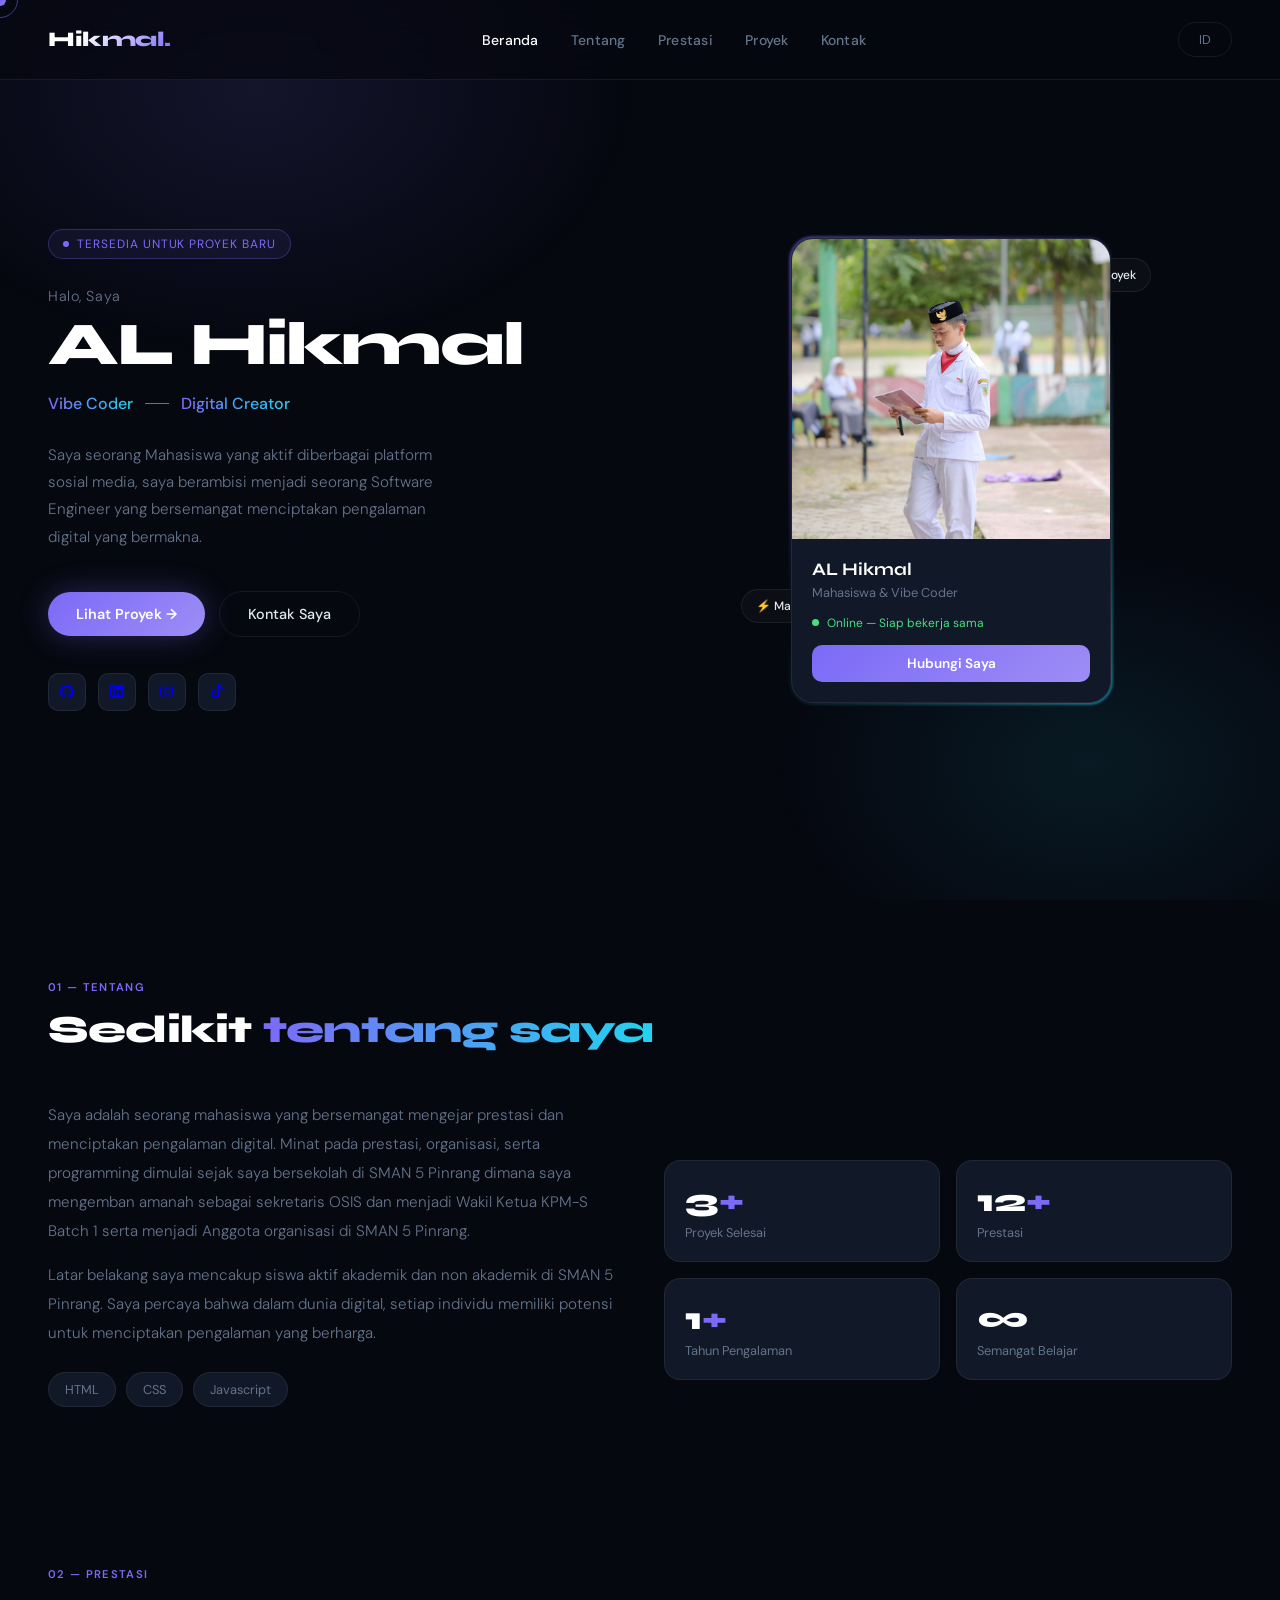
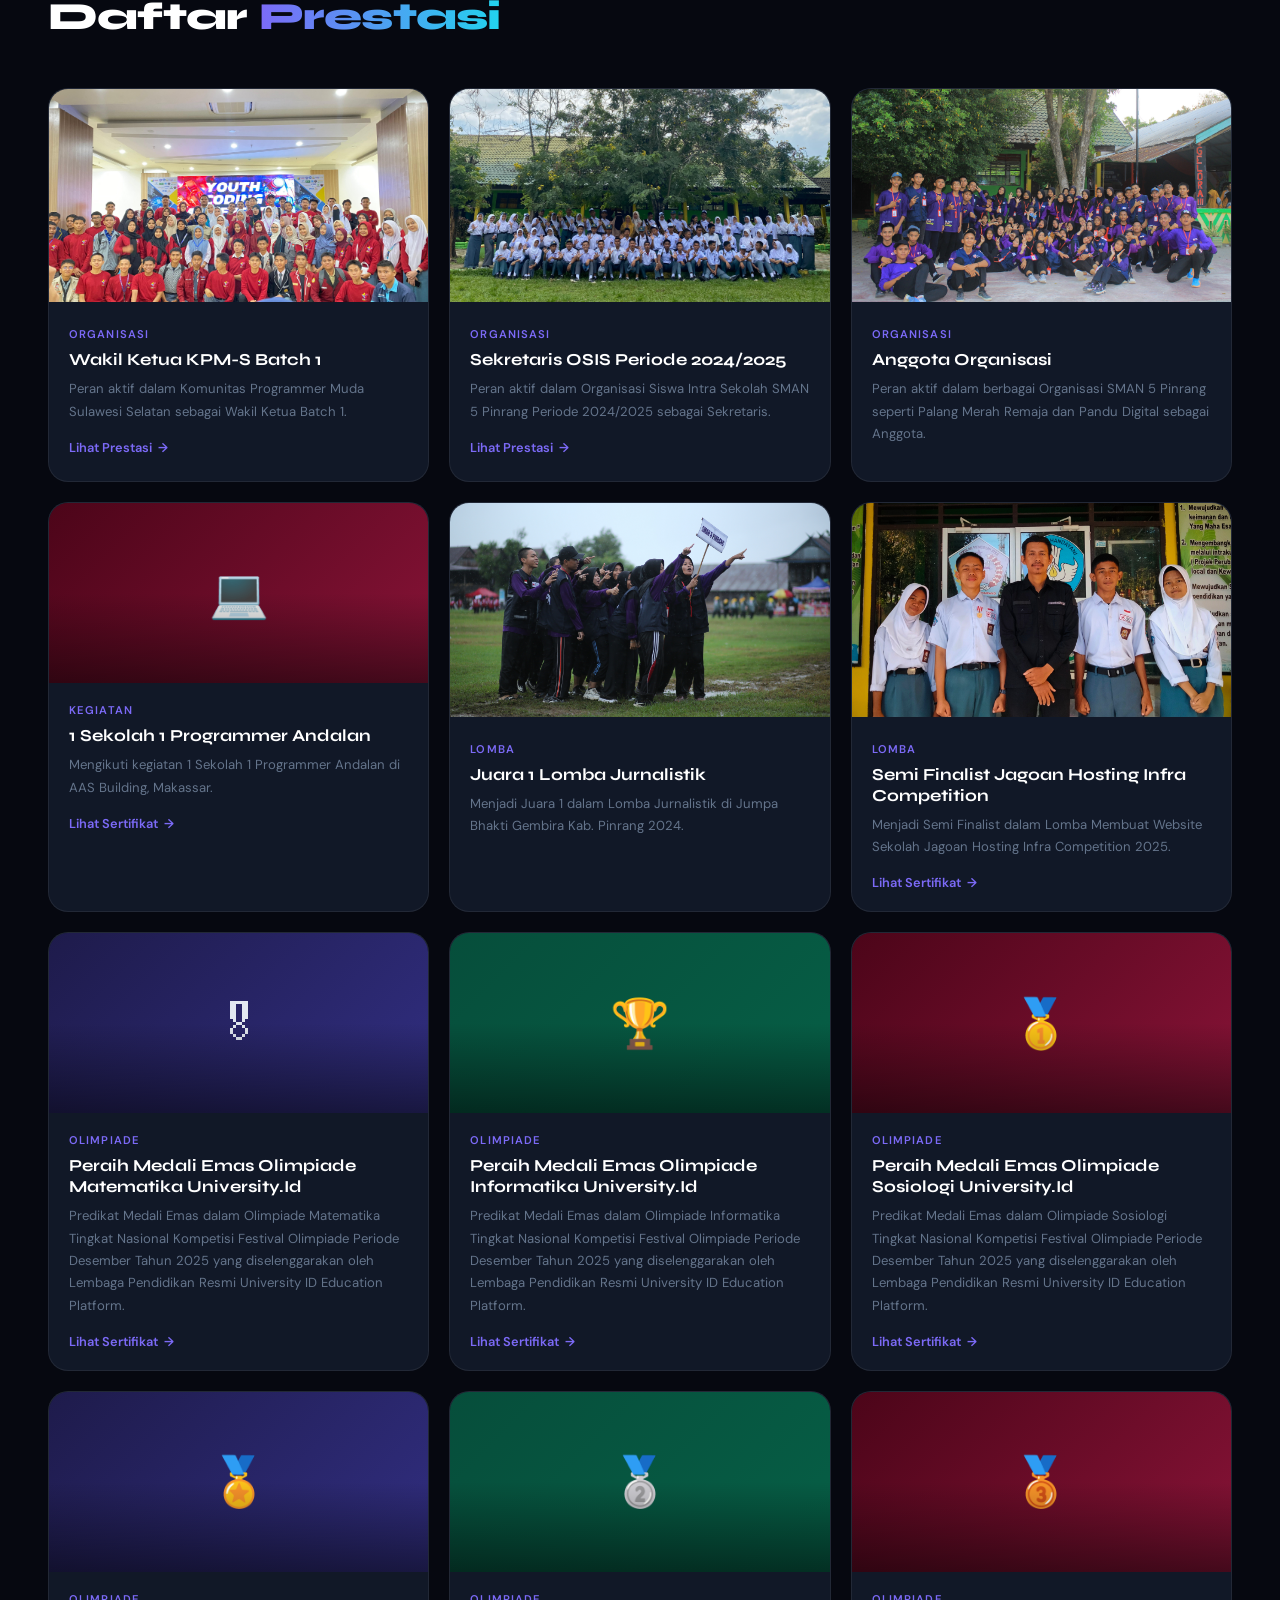
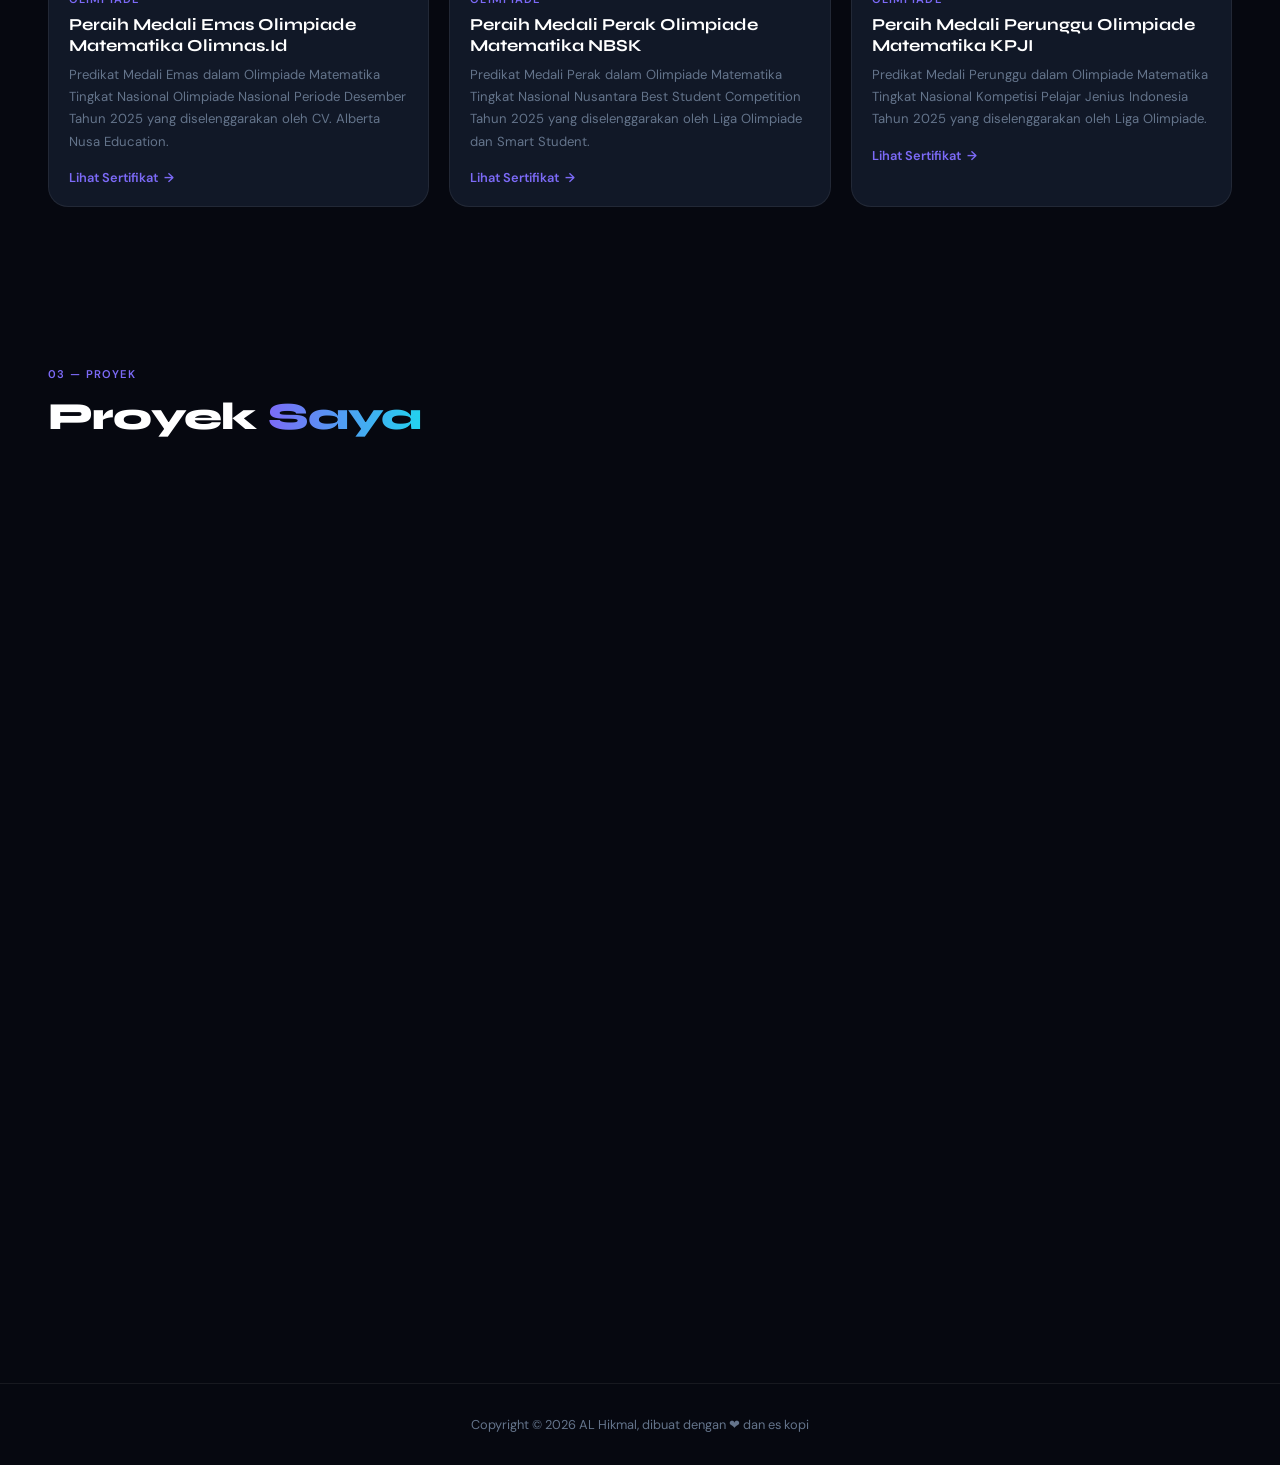
==== index.html @ b575af95 "1.0.0" ====
<!DOCTYPE html>
<html lang="id">
<head>
<meta charset="UTF-8">
<meta name="viewport" content="width=device-width, initial-scale=1.0">
<title>Hikmal | Vibe Coder</title>
<link rel="stylesheet" href="style.css">
<link href="https://fonts.googleapis.com/css2?family=Syne:wght@400;600;700;800&family=DM+Sans:ital,wght@0,300;0,400;0,500;1,300&display=swap" rel="stylesheet">
<link href="https://cdn.jsdelivr.net/npm/bootstrap-icons@1.8.1/font/bootstrap-icons.css" rel="stylesheet" />

</head>
<body>

<div class="cursor" id="cursor"></div>
<div class="cursor-ring" id="cursorRing"></div>
<div class="ambient"></div>

<!-- NAV -->
<nav>
  <div class="logo">Hikmal.</div>
  <ul class="nav-links">
    <li><a href="#beranda">Beranda</a></li>
    <li><a href="#tentang">Tentang</a></li>
    <li><a href="#prestasi">Prestasi</a></li>
    <li><a href="#proyek">Proyek</a></li>
    <li><a href="#kontak">Kontak</a></li>
  </ul>
  <div class="nav-actions">
    <button class="btn-outline">ID</button>
  </div>
</nav>

<!-- HERO -->
<section class="hero" id="beranda">
  <div class="hero-left">
    <div class="tag"><span class="tag-dot"></span> Tersedia untuk proyek baru</div>
    <p class="greeting">Halo, Saya</p>
    <h1>AL Hikmal</h1>
    <div class="role-line">
      <span class="role">Vibe Coder</span>
      <span class="role-sep"></span>
      <span class="role">Digital Creator</span>
    </div>
    <p class="bio">Saya seorang Mahasiswa yang aktif diberbagai platform sosial media, saya berambisi menjadi seorang Software Engineer yang bersemangat menciptakan pengalaman digital yang bermakna.</p>
    <div class="hero-actions">
      <a href="#proyek" class="btn-primary">Lihat Proyek →</a>
      <a href="#kontak" class="btn-ghost">Kontak Saya</a>
    </div>
    <div class="socials">
      <div class="social-icon" title="GitHub">
        <a href="http://github.com/al-hikmal" target="_blank"><i class="bi bi-github"></i></a></div>
      <div class="social-icon" title="LinkedIn">
        <a href="http://linkedin.com/in/al-hikmal" target="_blank"><i class="bi bi-linkedin"></i></a>
      </div>
      <div class="social-icon" title="Instagram">
        <a href="http://instagram.com/al_hikml" target="_blank"><i class="bi bi-instagram"></i></a>
      </div>
      <div class="social-icon" title="TikTok">
        <a href="http://tiktok.com/@al_hikmal" target="_blank"><i class="bi bi-tiktok"></i></a>
      </div>
    </div>
  </div>

  <div class="hero-right">
    <div class="profile-card">
      <div class="card-glow"></div>
      <div class="card-inner">
        <div class="card-photo">
          <img src="assets/foto-gueh.jpg" alt="Foto" style="width: 100%; height: 100; object-fit: cover;">
        </div>
        <div class="card-body">
          <div class="card-name">AL Hikmal</div>
          <div class="card-title">Mahasiswa & Vibe Coder</div>
          <div class="card-status"><span class="status-dot"></span> Online — Siap bekerja sama</div>
          <a href="https://linktr.ee/al_hikmal" target="_blank">
          <button class="card-btn">Hubungi Saya</button>
          </a>
        </div>
      </div>
      <div class="float-tag float-tag-1">🎨 3+ Proyek</div>
      <div class="float-tag float-tag-2">⚡ Mahasiswa Aktif</div>
    </div>
  </div>
</section>

<!-- TENTANG -->
<section id="tentang">
  <div class="section-label">01 — Tentang</div>
  <div class="section-title">Sedikit <span>tentang saya</span></div>
  <div class="about-grid reveal">
    <div class="about-text">
      <p>Saya adalah seorang mahasiswa yang bersemangat mengejar prestasi dan menciptakan pengalaman digital. Minat pada prestasi, organisasi, serta programming dimulai sejak saya bersekolah di SMAN 5 Pinrang dimana saya mengemban amanah sebagai sekretaris OSIS dan menjadi Wakil Ketua KPM-S Batch 1 serta menjadi Anggota organisasi di SMAN 5 Pinrang.</p>
      <p>Latar belakang saya mencakup siswa aktif akademik dan non akademik di SMAN 5 Pinrang. Saya percaya bahwa dalam dunia digital, setiap individu memiliki potensi untuk menciptakan pengalaman yang berharga.</p>
      <div class="skills-list">
        <span class="skill-chip">HTML</span>
        <span class="skill-chip">CSS</span>
        <span class="skill-chip">Javascript</span>
      </div>
    </div>
    <div class="stats-grid">
      <div class="stat-card">
        <div class="stat-num">3<span>+</span></div>
        <div class="stat-label">Proyek Selesai</div>
      </div>
      <div class="stat-card">
        <div class="stat-num">12<span>+</span></div>
        <div class="stat-label">Prestasi</div>
      </div>
      <div class="stat-card">
        <div class="stat-num">1<span>+</span></div>
        <div class="stat-label">Tahun Pengalaman</div>
      </div>
      <div class="stat-card">
        <div class="stat-num">∞</div>
        <div class="stat-label">Semangat Belajar</div>
      </div>
    </div>
  </div>
</section>

<!-- PRESTASI -->
<section id="prestasi">
  <div class="section-label">02 — Prestasi</div>
  <div class="section-title">Daftar <span>Prestasi</span></div>
  <div class="projects-grid reveal">
    <div class="project-card">
      <img src="assets/foto-kpms.jpg" alt="foto-kpms" style="width: 100%;">
      <div class="project-info">
        <div class="project-tag">Organisasi</div>
        <div class="project-name">Wakil Ketua KPM-S Batch 1</div>
        <div class="project-desc">Peran aktif dalam Komunitas Programmer Muda Sulawesi Selatan sebagai Wakil Ketua Batch 1.</div>
        <a href="https://www.instagram.com/p/DKKIlIdT4Gd/?igsh=Zmp3Z3VnZWY4N2M1" class="project-link">Lihat Prestasi <span>→</span></a>
      </div>
    </div>
    <div class="project-card">
      <img src="assets/foto-osis.jpg" alt="foto-osis" style="width: 100%;">
      <div class="project-info">
        <div class="project-tag">Organisasi</div>
        <div class="project-name">Sekretaris OSIS Periode 2024/2025</div>
        <div class="project-desc">Peran aktif dalam Organisasi Siswa Intra Sekolah SMAN 5 Pinrang Periode 2024/2025 sebagai Sekretaris.</div>
        <a href="https://www.instagram.com/p/DKmFdUtS3lr/?igsh=MWRhd3B4YXVrYjB3NA==" class="project-link">Lihat Prestasi <span>→</span></a>
      </div>
    </div>
    <div class="project-card">
      <img src="assets/foto-pmr.jpg" alt="foto-pmr" style="width: 100%;">
      <div class="project-info">
        <div class="project-tag">Organisasi</div>
        <div class="project-name">Anggota Organisasi</div>
        <div class="project-desc">Peran aktif dalam berbagai Organisasi SMAN 5 Pinrang seperti Palang Merah Remaja dan Pandu Digital sebagai Anggota.</div>
      </div>
    </div>
    <div class="project-card">
      <div class="project-thumb p3">💻</div>
      <div class="project-info">
        <div class="project-tag">Kegiatan</div>
        <div class="project-name">1 Sekolah 1 Programmer Andalan</div>
        <div class="project-desc">Mengikuti kegiatan 1 Sekolah 1 Programmer Andalan di AAS Building, Makassar.</div>
        <a href="https://drive.google.com/file/d/1qP9JjJjTUNBXFXMg5mICB6vMCliOFSv8/view?usp=sharing" class="project-link">Lihat Sertifikat <span>→</span></a>
      </div>
    </div>
    <div class="project-card">
      <img src="assets/foto-pmr-jurnalistik.JPG" alt="foto-pmr-jurnalistik" style="width: 100%;">
      <div class="project-info">
        <div class="project-tag">Lomba</div>
        <div class="project-name">Juara 1 Lomba Jurnalistik</div>
        <div class="project-desc">Menjadi Juara 1 dalam Lomba Jurnalistik di Jumpa Bhakti Gembira Kab. Pinrang 2024.</div>
      </div>
    </div>
    <div class="project-card">
      <img src="assets/foto-jhic.jpg" alt="foto-jhic" style="width: 100%;">
      <div class="project-info">
        <div class="project-tag">Lomba</div>
        <div class="project-name">Semi Finalist Jagoan Hosting Infra Competition</div>
        <div class="project-desc">Menjadi Semi Finalist dalam Lomba Membuat Website Sekolah Jagoan Hosting Infra Competition 2025.</div>
        <a href="https://drive.google.com/file/d/1VeLLi95-VUJPFfsaT3T-R0A3FlIMa30P/view?usp=sharing" class="project-link">Lihat Sertifikat <span>→</span></a>
      </div>
    </div>
    <div class="project-card">
      <div class="project-thumb p1">🎖</div>
      <div class="project-info">
        <div class="project-tag">Olimpiade</div>
        <div class="project-name">Peraih Medali Emas Olimpiade Matematika University.Id</div>
        <div class="project-desc">Predikat Medali Emas dalam Olimpiade Matematika Tingkat Nasional Kompetisi Festival Olimpiade Periode Desember Tahun 2025 yang diselenggarakan oleh Lembaga Pendidikan Resmi University ID Education Platform.</div>
        <a href="https://drive.google.com/file/d/1Uq1sIuWx6zx3nG0RT95wzyu8LOHr8_3b/view?usp=sharing" class="project-link">Lihat Sertifikat <span>→</span></a>
      </div>
    </div>
    <div class="project-card">
      <div class="project-thumb p2">🏆</div>
      <div class="project-info">
        <div class="project-tag">Olimpiade</div>
        <div class="project-name">Peraih Medali Emas Olimpiade Informatika University.Id</div>
        <div class="project-desc">Predikat Medali Emas dalam Olimpiade Informatika Tingkat Nasional Kompetisi Festival Olimpiade Periode Desember Tahun 2025 yang diselenggarakan oleh Lembaga Pendidikan Resmi University ID Education Platform.</div>
        <a href="https://drive.google.com/file/d/1ZLe3NrpRhRzs59KJKx-qsFuG2zKBmpNj/view?usp=sharing" class="project-link">Lihat Sertifikat <span>→</span></a>
      </div>
    </div>
    <div class="project-card">
      <div class="project-thumb p3">🥇</div>
      <div class="project-info">
        <div class="project-tag">Olimpiade</div>
        <div class="project-name">Peraih Medali Emas Olimpiade Sosiologi University.Id</div>
        <div class="project-desc">Predikat Medali Emas dalam Olimpiade Sosiologi Tingkat Nasional Kompetisi Festival Olimpiade Periode Desember Tahun 2025 yang diselenggarakan oleh Lembaga Pendidikan Resmi University ID Education Platform.</div>
        <a href="https://drive.google.com/file/d/1_KYvoMHbD_V3cXb-87qanypFxXIbGVIE/view?usp=sharing" class="project-link">Lihat Sertifikat <span>→</span></a>
      </div>
    </div>
    <div class="project-card">
      <div class="project-thumb p1">🏅</div>
      <div class="project-info">
        <div class="project-tag">Olimpiade</div>
        <div class="project-name">Peraih Medali Emas Olimpiade Matematika Olimnas.Id</div>
        <div class="project-desc">Predikat Medali Emas dalam Olimpiade Matematika Tingkat Nasional Olimpiade Nasional Periode Desember Tahun 2025 yang diselenggarakan oleh CV. Alberta Nusa Education.</div>
        <a href="https://drive.google.com/file/d/1IU86PbDyP1raluZy7JPZ-FdsspcXyeX2/view?usp=sharing" class="project-link">Lihat Sertifikat <span>→</span></a>
      </div>
    </div>
    <div class="project-card">
      <div class="project-thumb p2">🥈</div>
      <div class="project-info">
        <div class="project-tag">Olimpiade</div>
        <div class="project-name">Peraih Medali Perak Olimpiade Matematika NBSK</div>
        <div class="project-desc">Predikat Medali Perak dalam Olimpiade Matematika Tingkat Nasional Nusantara Best Student Competition Tahun 2025 yang diselenggarakan oleh Liga Olimpiade dan Smart Student.</div>
        <a href="https://drive.google.com/file/d/1II7OwxVs1ufe6LFbFvNc7UJaSmMx3AY1/view?usp=sharing" class="project-link">Lihat Sertifikat <span>→</span></a>
      </div>
    </div>
    <div class="project-card">
      <div class="project-thumb p3">🥉</div>
      <div class="project-info">
        <div class="project-tag">Olimpiade</div>
        <div class="project-name">Peraih Medali Perunggu Olimpiade Matematika KPJI</div>
        <div class="project-desc">Predikat Medali Perunggu dalam Olimpiade Matematika Tingkat Nasional Kompetisi Pelajar Jenius Indonesia Tahun 2025 yang diselenggarakan oleh Liga Olimpiade.</div>
        <a href="https://drive.google.com/file/d/16T2_5x2RSc4bHeLwCURkspwh_K-dSEhy/view?usp=sharing" class="project-link">Lihat Sertifikat <span>→</span></a>
      </div>
    </div>
  </div>
</section>

<!-- PROYEK -->
<section id="proyek">
  <div class="section-label">03 — Proyek</div>
  <div class="section-title">Proyek <span>Saya</span></div>
  <div class="projects-grid reveal">
    <div class="project-card">
      <div class="project-thumb p3">❤️</div>
      <div class="project-info">
        <div class="project-tag">Branding</div>
        <div class="project-name">Hikmal Website 1.0</div>
        <div class="project-desc">Website personal branding yang dibuat menggunakan HTML, CSS, dan Javascript untuk menampilkan informasi tentang saya.</div>
        <a href="project/project1/index.html" class="project-link">Lihat Proyek <span>→</span></a>
      </div>
    </div>
    <div class="project-card">
      <div class="project-thumb p2">🏫</div>
      <div class="project-info">
        <div class="project-tag">Sekolah</div>
        <div class="project-name">Website SMAN 5 Pinrang</div>
        <div class="project-desc">Website sekolah SMAN 5 Pinrang yang saya buat untuk lomba Infra Competition Jagoan Hosting 2025.</div>
        <a href="https://sman5pinrang.web.id" target="_blank" class="project-link">Lihat Proyek <span>→</span></a>
      </div>
    </div>
  </div>
</section>

<!-- KONTAK -->
<section id="kontak">
  <div class="contact-wrap reveal">
    <div class="section-label" style="text-align:center">04 — Kontak</div>
    <div class="section-title">Mari <span>bekerja sama</span></div>
    <p>Punya ide yang menarik? just call me. Hubungi saya!</p>
    <div class="contact-card">
      <a href="https://linktr.ee/al_hikmal" target="_blank">
      <button class="btn-send">Hubungi Saya <span>→</span></button>
      </a>
    </div>
  </div>
</section>

<footer>
  <p>Copyright &copy; 2026 AL Hikmal, dibuat dengan ❤ dan es kopi</p>
</footer>

<script>
  // Custom cursor
  const cursor = document.getElementById('cursor');
  const ring = document.getElementById('cursorRing');
  let mx = 0, my = 0;

  document.addEventListener('mousemove', e => {
    mx = e.clientX; my = e.clientY;
    cursor.style.left = mx + 'px';
    cursor.style.top = my + 'px';
    ring.style.left = mx + 'px';
    ring.style.top = my + 'px';
  });

  document.querySelectorAll('a, button, .social-icon, .project-card, .stat-card').forEach(el => {
    el.addEventListener('mouseenter', () => {
      cursor.style.width = '20px'; cursor.style.height = '20px';
      ring.style.width = '50px'; ring.style.height = '50px';
    });
    el.addEventListener('mouseleave', () => {
      cursor.style.width = '12px'; cursor.style.height = '12px';
      ring.style.width = '36px'; ring.style.height = '36px';
    });
  });

  // Scroll reveal
  const reveals = document.querySelectorAll('.reveal');
  const observer = new IntersectionObserver(entries => {
    entries.forEach(e => {
      if (e.isIntersecting) { e.target.classList.add('visible'); }
    });
  }, { threshold: 0.15 });
  reveals.forEach(r => observer.observe(r));

  // Smooth active nav
  const sections = document.querySelectorAll('section[id]');
  const navLinks = document.querySelectorAll('.nav-links a');
  window.addEventListener('scroll', () => {
    let current = '';
    sections.forEach(s => {
      if (window.scrollY >= s.offsetTop - 100) current = s.getAttribute('id');
    });
    navLinks.forEach(a => {
      a.style.color = a.getAttribute('href') === '#' + current ? '#fff' : '';
    });
  });
</script>
</body>
</html>
---- style.css ----
:root {
    --bg: #060810;
    --surface: #0d1117;
    --card: #111827;
    --accent: #7c6af7;
    --accent2: #22d3ee;
    --accent3: #f472b6;
    --text: #e2e8f0;
    --muted: #64748b;
    --border: rgba(255,255,255,0.07);
  }

  *, *::before, *::after { box-sizing: border-box; margin: 0; padding: 0; }

  html { scroll-behavior: smooth; }

  body {
    background: var(--bg);
    color: var(--text);
    font-family: 'DM Sans', 'Poppins', sans-serif;
    overflow-x: hidden;
    cursor: none;
  }

  /* Custom cursor */
  .cursor {
    width: 12px; height: 12px;
    background: var(--accent);
    border-radius: 50%;
    position: fixed; pointer-events: none; z-index: 9999;
    transform: translate(-50%, -50%);
    transition: transform 0.1s, width 0.2s, height 0.2s, background 0.2s;
    mix-blend-mode: screen;
  }
  .cursor-ring {
    width: 36px; height: 36px;
    border: 1.5px solid rgba(124,106,247,0.5);
    border-radius: 50%;
    position: fixed; pointer-events: none; z-index: 9998;
    transform: translate(-50%, -50%);
    transition: left 0.12s ease, top 0.12s ease, width 0.2s, height 0.2s;
  }

  /* Background ambient */
  .ambient {
    position: fixed; inset: 0; z-index: 0; pointer-events: none;
    overflow: hidden;
  }
  .ambient::before {
    content: '';
    position: absolute;
    top: -20%; left: -10%;
    width: 60%; height: 60%;
    background: radial-gradient(ellipse, rgba(124,106,247,0.12) 0%, transparent 70%);
    animation: drift1 12s ease-in-out infinite alternate;
  }
  .ambient::after {
    content: '';
    position: absolute;
    bottom: -10%; right: -10%;
    width: 50%; height: 50%;
    background: radial-gradient(ellipse, rgba(34,211,238,0.09) 0%, transparent 70%);
    animation: drift2 15s ease-in-out infinite alternate;
  }
  @keyframes drift1 { from { transform: translate(0,0); } to { transform: translate(40px, 30px); } }
  @keyframes drift2 { from { transform: translate(0,0); } to { transform: translate(-30px, -40px); } }

  /* NAV */
  nav {
    position: fixed; top: 0; left: 0; right: 0; z-index: 100;
    display: flex; align-items: center; justify-content: space-between;
    padding: 22px 48px;
    background: rgba(6,8,16,0.7);
    backdrop-filter: blur(18px);
    border-bottom: 1px solid var(--border);
    animation: slideDown 0.7s ease both;
  }
  @keyframes slideDown { from { opacity:0; transform:translateY(-20px); } to { opacity:1; transform:none; } }

  .logo {
    font-family: 'Syne', sans-serif;
    font-weight: 800; font-size: 1.3rem;
    background: linear-gradient(135deg, #fff 30%, var(--accent));
    -webkit-background-clip: text; -webkit-text-fill-color: transparent;
    letter-spacing: -0.02em;
  }

  .nav-links {
    display: flex; gap: 32px; list-style: none;
  }
  .nav-links a {
    color: var(--muted); text-decoration: none;
    font-size: 0.875rem; font-weight: 500; letter-spacing: 0.02em;
    transition: color 0.2s;
    position: relative;
  }
  .nav-links a::after {
    content: ''; position: absolute; bottom: -4px; left: 0; right: 0;
    height: 1px; background: var(--accent);
    transform: scaleX(0); transition: transform 0.2s;
  }
  .nav-links a:hover { color: #fff; }
  .nav-links a:hover::after { transform: scaleX(1); }

  .nav-actions {
    display: flex; align-items: center; gap: 16px;
  }
  .btn-outline {
    padding: 8px 20px; border: 1px solid var(--border);
    border-radius: 100px; font-size: 0.8rem; color: var(--muted);
    background: transparent; cursor: none; transition: all 0.2s;
    font-family: 'DM Sans', sans-serif;
  }
  .btn-outline:hover { border-color: var(--accent); color: #fff; background: rgba(124,106,247,0.08); }

  /* HERO */
  .hero {
    position: relative; z-index: 1;
    min-height: 100vh;
    display: grid; grid-template-columns: 1fr 1fr;
    align-items: center;
    padding: 120px 48px 80px;
    gap: 60px;
  }

  .hero-left { animation: fadeUp 0.9s 0.2s ease both; }
  @keyframes fadeUp { from { opacity:0; transform:translateY(30px); } to { opacity:1; transform:none; } }

  .tag {
    display: inline-flex; align-items: center; gap: 8px;
    padding: 6px 14px; border-radius: 100px;
    border: 1px solid rgba(124,106,247,0.3);
    background: rgba(124,106,247,0.08);
    font-size: 0.75rem; color: var(--accent);
    letter-spacing: 0.08em; text-transform: uppercase;
    margin-bottom: 28px;
  }
  .tag-dot { width: 6px; height: 6px; border-radius: 50%; background: var(--accent); animation: pulse 2s infinite; }
  @keyframes pulse { 0%,100% { opacity:1; } 50% { opacity:0.3; } }

  .greeting { font-size: 0.9rem; color: var(--muted); margin-bottom: 8px; font-weight: 300; letter-spacing: 0.04em; }

  h1 {
    font-family: 'Syne', sans-serif;
    font-size: clamp(2.4rem, 5vw, 3.8rem);
    font-weight: 800; line-height: 1.05;
    letter-spacing: -0.03em;
    margin-bottom: 16px;
    color: #fff;
  }

  .role-line {
    display: flex; align-items: center; gap: 12px;
    margin-bottom: 28px;
  }
  .role {
    font-size: 1rem; font-weight: 500;
    background: linear-gradient(90deg, var(--accent), var(--accent2));
    -webkit-background-clip: text; -webkit-text-fill-color: transparent;
  }
  .role-sep { width: 24px; height: 1px; background: var(--muted); }

  .bio {
    font-size: 0.95rem; color: var(--muted); line-height: 1.8;
    max-width: 420px; margin-bottom: 40px;
    font-weight: 300;
  }

  .hero-actions { display: flex; gap: 14px; align-items: center; flex-wrap: wrap; }

  .btn-primary {
    padding: 13px 28px; border-radius: 100px;
    background: linear-gradient(135deg, var(--accent), #9d8df5);
    color: #fff; font-weight: 600; font-size: 0.9rem;
    border: none; cursor: none; text-decoration: none;
    display: inline-flex; align-items: center; gap: 8px;
    transition: transform 0.2s, box-shadow 0.2s;
    box-shadow: 0 0 30px rgba(124,106,247,0.3);
    font-family: 'DM Sans', sans-serif;
  }
  .btn-primary:hover { transform: translateY(-2px); box-shadow: 0 8px 40px rgba(124,106,247,0.45); }

  .btn-ghost {
    padding: 13px 28px; border-radius: 100px;
    border: 1px solid var(--border); background: transparent;
    color: var(--text); font-weight: 500; font-size: 0.9rem;
    cursor: none; text-decoration: none;
    display: inline-flex; align-items: center; gap: 8px;
    transition: all 0.2s;
    font-family: 'DM Sans', sans-serif;
  }
  .btn-ghost:hover { border-color: var(--accent); color: var(--accent); background: rgba(124,106,247,0.06); }

  .socials { display: flex; gap: 12px; margin-top: 36px; }
  .social-icon {
    width: 38px; height: 38px; border-radius: 10px;
    border: 1px solid var(--border);
    background: var(--card);
    display: flex; align-items: center; justify-content: center;
    color: var(--muted); transition: all 0.2s; cursor: none;
    font-size: 0.85rem;
  }
  .social-icon:hover { border-color: var(--accent); color: var(--accent); transform: translateY(-3px); }

  /* HERO RIGHT – profile card */
  .hero-right {
    display: flex; justify-content: center; align-items: center;
    animation: fadeUp 0.9s 0.4s ease both;
  }

  .profile-card {
    position: relative;
    width: 320px;
  }

  .card-glow {
    position: absolute; inset: -2px;
    border-radius: 24px;
    background: linear-gradient(135deg, var(--accent), transparent, var(--accent2));
    opacity: 0.5;
    z-index: 0;
    filter: blur(1px);
  }

  .card-inner {
    position: relative; z-index: 1;
    background: var(--card);
    border-radius: 22px;
    overflow: hidden;
    border: 1px solid var(--border);
  }

  .card-photo {
    width: 100%; height: 300px;
    background: linear-gradient(160deg, #1e2536, #0d1117);
    display: flex; align-items: center; justify-content: center;
    overflow: hidden;
    position: relative;
  }

  /* placeholder avatar */
  .avatar-placeholder {
    width: 120px; height: 120px; border-radius: 50%;
    background: linear-gradient(135deg, var(--accent), var(--accent2));
    display: flex; align-items: center; justify-content: center;
    font-family: 'Syne', sans-serif; font-size: 2.5rem; font-weight: 800;
    color: #fff;
  }

  .card-body { padding: 20px; }

  .card-name {
    font-family: 'Syne', sans-serif; font-weight: 700; font-size: 1.1rem;
    color: #fff; margin-bottom: 4px;
  }
  .card-title { font-size: 0.8rem; color: var(--muted); margin-bottom: 14px; }

  .card-status {
    display: flex; align-items: center; gap: 8px;
    font-size: 0.75rem; color: #4ade80; margin-bottom: 14px;
  }
  .status-dot { width: 7px; height: 7px; border-radius: 50%; background: #4ade80; animation: pulse 2s infinite; }

  .card-btn {
    width: 100%; padding: 10px;
    background: linear-gradient(135deg, var(--accent), #9d8df5);
    border: none; border-radius: 10px;
    color: #fff; font-weight: 600; font-size: 0.85rem;
    cursor: none; font-family: 'DM Sans', sans-serif;
    transition: opacity 0.2s;
  }
  .card-btn:hover { opacity: 0.85; }

  /* floating tags */
  .float-tag {
    position: absolute;
    padding: 8px 14px; border-radius: 100px;
    background: rgba(13,17,23,0.85); border: 1px solid var(--border);
    backdrop-filter: blur(10px);
    font-size: 0.75rem; color: var(--text); font-weight: 500;
    display: flex; align-items: center; gap: 6px;
    animation: floatAnim 4s ease-in-out infinite;
    white-space: nowrap;
  }
  .float-tag-1 { top: 20px; right: -40px; animation-delay: 0s; }
  .float-tag-2 { bottom: 80px; left: -50px; animation-delay: 2s; }
  @keyframes floatAnim { 0%,100% { transform: translateY(0); } 50% { transform: translateY(-8px); } }

  /* SECTIONS */
  section { position: relative; z-index: 1; padding: 80px 48px; }

  .section-label {
    font-size: 0.7rem; color: var(--accent); letter-spacing: 0.12em;
    text-transform: uppercase; font-weight: 600; margin-bottom: 12px;
  }
  .section-title {
    font-family: 'Syne', sans-serif; font-size: clamp(1.8rem, 3vw, 2.6rem);
    font-weight: 800; color: #fff; letter-spacing: -0.02em; margin-bottom: 48px;
  }
  .section-title span { 
    background: linear-gradient(90deg, var(--accent), var(--accent2));
    -webkit-background-clip: text; -webkit-text-fill-color: transparent;
  }

  /* ABOUT */
  .about-grid {
    display: grid; grid-template-columns: 1fr 1fr; gap: 48px; align-items: center;
  }
  .about-text p { color: var(--muted); line-height: 1.9; font-size: 0.95rem; font-weight: 300; margin-bottom: 16px; }

  .stats-grid { display: grid; grid-template-columns: 1fr 1fr; gap: 16px; margin-top: 32px; }
  .stat-card {
    background: var(--card); border: 1px solid var(--border);
    border-radius: 16px; padding: 20px;
    transition: border-color 0.2s;
  }
  .stat-card:hover { border-color: rgba(124,106,247,0.4); }
  .stat-num { font-family: 'Syne', sans-serif; font-size: 2rem; font-weight: 800; color: #fff; }
  .stat-num span { color: var(--accent); }
  .stat-label { font-size: 0.8rem; color: var(--muted); margin-top: 4px; }

  .skills-list { display: flex; flex-wrap: wrap; gap: 10px; margin-top: 24px; }
  .skill-chip {
    padding: 8px 16px; border-radius: 100px;
    border: 1px solid var(--border); background: var(--card);
    font-size: 0.8rem; color: var(--muted);
    transition: all 0.2s;
  }
  .skill-chip:hover { border-color: var(--accent); color: var(--accent); }

  /* PROJECTS */
  .projects-grid { display: grid; grid-template-columns: repeat(3, 1fr); gap: 20px; }

  .project-card {
    background: var(--card); border: 1px solid var(--border);
    border-radius: 20px; overflow: hidden;
    transition: transform 0.3s, border-color 0.3s;
    cursor: none;
  }
  .project-card:hover { transform: translateY(-6px); border-color: rgba(124,106,247,0.4); }

  .project-thumb {
    height: 180px;
    display: flex; align-items: center; justify-content: center;
    font-size: 3rem; position: relative; overflow: hidden;
  }
  .project-thumb::after {
    content: ''; position: absolute; inset: 0;
    background: linear-gradient(to bottom, transparent 50%, rgba(0,0,0,0.5));
  }

  .p1 { background: linear-gradient(135deg, #1e1b4b, #312e81); }
  .p2 { background: linear-gradient(135deg, #064e3b, #065f46); }
  .p3 { background: linear-gradient(135deg, #4c0519, #881337); }

  .project-info { padding: 20px; }
  .project-tag {
    font-size: 0.7rem; color: var(--accent); text-transform: uppercase;
    letter-spacing: 0.1em; font-weight: 600; margin-bottom: 8px;
  }
  .project-name { font-family: 'Syne', sans-serif; font-weight: 700; font-size: 1.05rem; color: #fff; margin-bottom: 8px; }
  .project-desc { font-size: 0.82rem; color: var(--muted); line-height: 1.7; margin-bottom: 16px; }
  .project-link {
    font-size: 0.8rem; color: var(--accent); text-decoration: none; font-weight: 600;
    display: flex; align-items: center; gap: 6px; transition: gap 0.2s;
  }
  .project-link:hover { gap: 10px; }

  /* CONTACT */
  .contact-wrap {
    max-width: 600px; margin: 0 auto; text-align: center;
  }
  .contact-wrap .section-title { margin-bottom: 16px; }
  .contact-wrap p { color: var(--muted); margin-bottom: 36px; font-size: 0.95rem; line-height: 1.8; font-weight: 300; }

  .contact-card {
    background: var(--card); border: 1px solid var(--border);
    border-radius: 24px; padding: 40px;
  }
  .contact-field { margin-bottom: 16px; }
  .contact-field input, .contact-field textarea {
    width: 100%; padding: 14px 18px;
    background: rgba(255,255,255,0.04);
    border: 1px solid var(--border); border-radius: 12px;
    color: var(--text); font-family: 'DM Sans', sans-serif; font-size: 0.9rem;
    outline: none; transition: border-color 0.2s; resize: none;
  }
  .contact-field input:focus, .contact-field textarea:focus { border-color: var(--accent); }
  .contact-field input::placeholder, .contact-field textarea::placeholder { color: var(--muted); }
  .contact-field textarea { height: 120px; }
  .btn-send {
    width: 100%; padding: 14px;
    background: linear-gradient(135deg, var(--accent), #9d8df5);
    border: none; border-radius: 12px; color: #fff;
    font-weight: 600; font-size: 0.95rem; cursor: none;
    font-family: 'DM Sans', sans-serif; transition: opacity 0.2s;
  }
  .btn-send:hover { opacity: 0.85; }

  /* FOOTER */
  footer {
    position: relative; z-index: 1;
    text-align: center; padding: 32px;
    border-top: 1px solid var(--border);
    color: var(--muted); font-size: 0.8rem;
  }

  /* Scroll reveal */
  .reveal { opacity: 0; transform: translateY(24px); transition: opacity 0.7s, transform 0.7s; }
  .reveal.visible { opacity: 1; transform: none; }

  @media (max-width: 768px) {
    nav { padding: 18px 24px; }
    .nav-links { display: none; }
    .hero { grid-template-columns: 1fr; padding: 100px 24px 60px; text-align: center; }
    .hero-right { display: none; }
    .hero-actions { justify-content: center; }
    .socials { justify-content: center; }
    .role-line { justify-content: center; }
    section { padding: 60px 24px; }
    .about-grid { grid-template-columns: 1fr; }
    .projects-grid { grid-template-columns: 1fr; }
  }
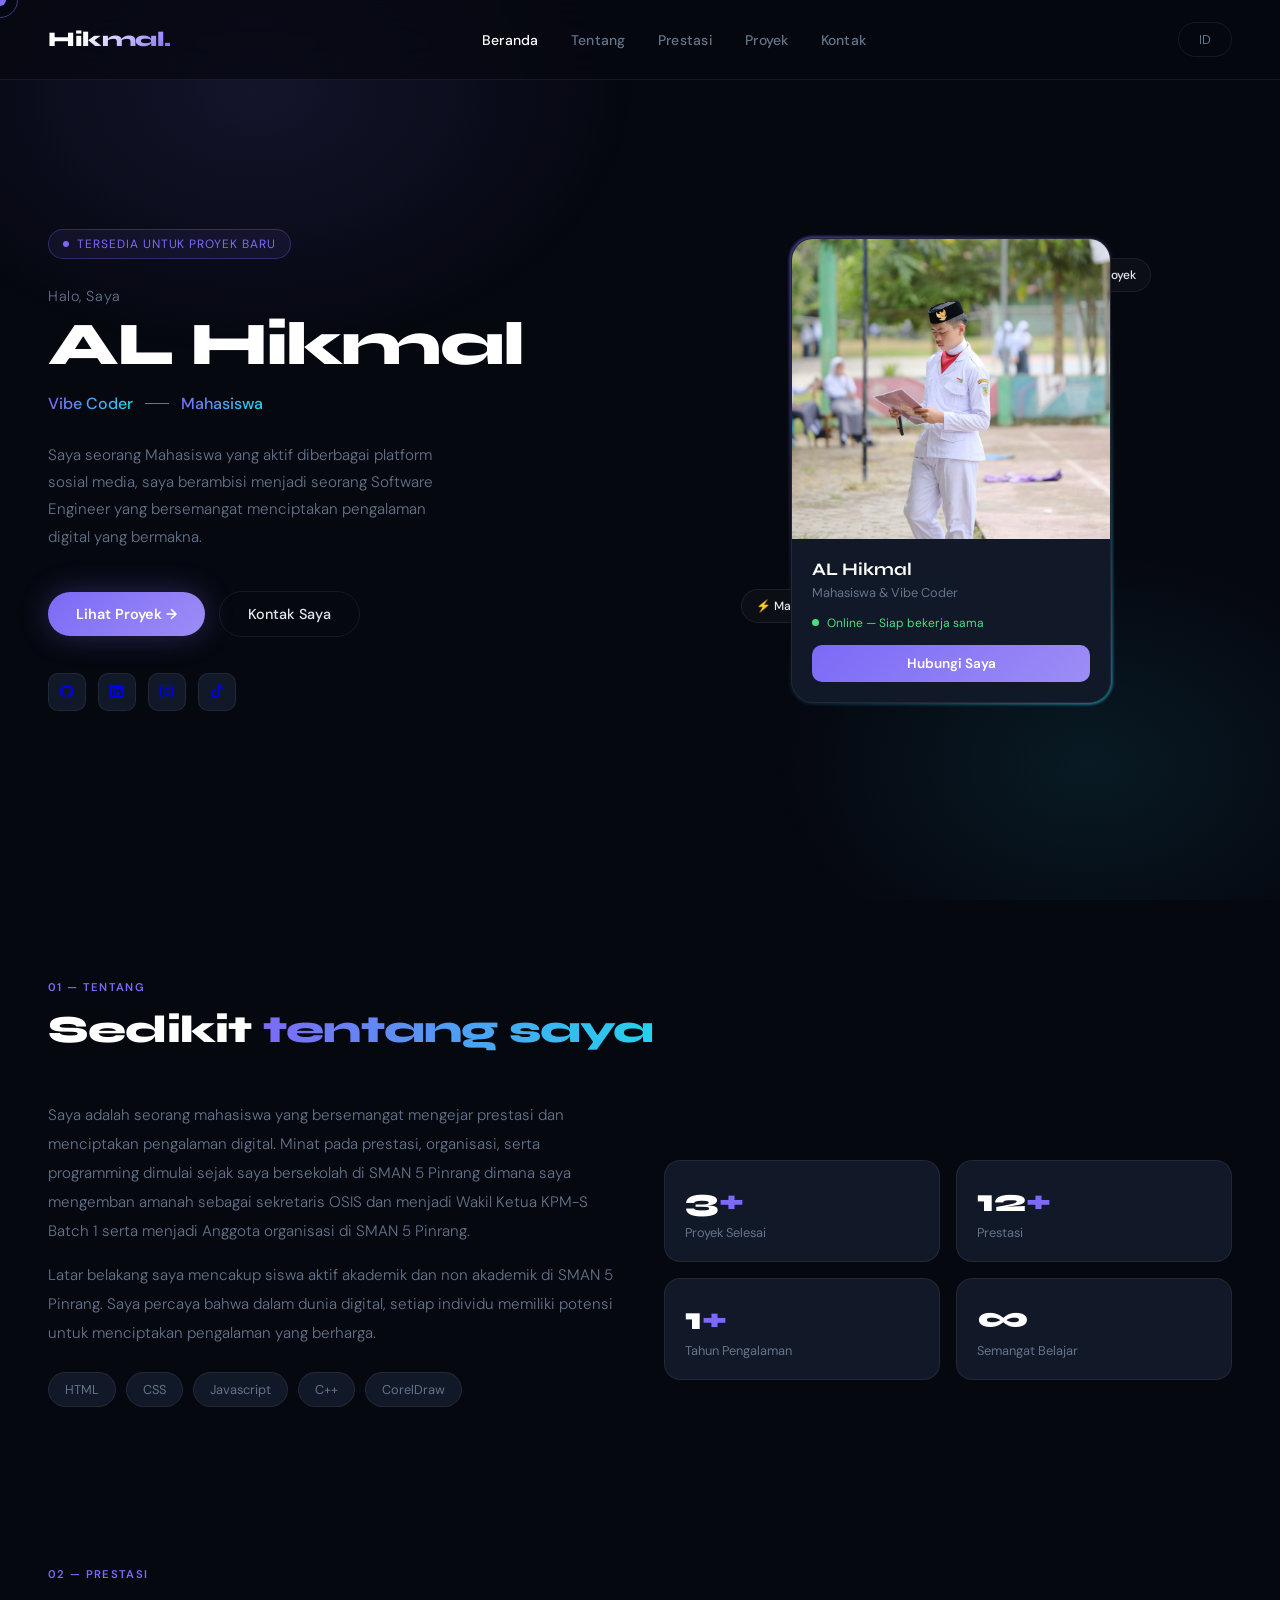
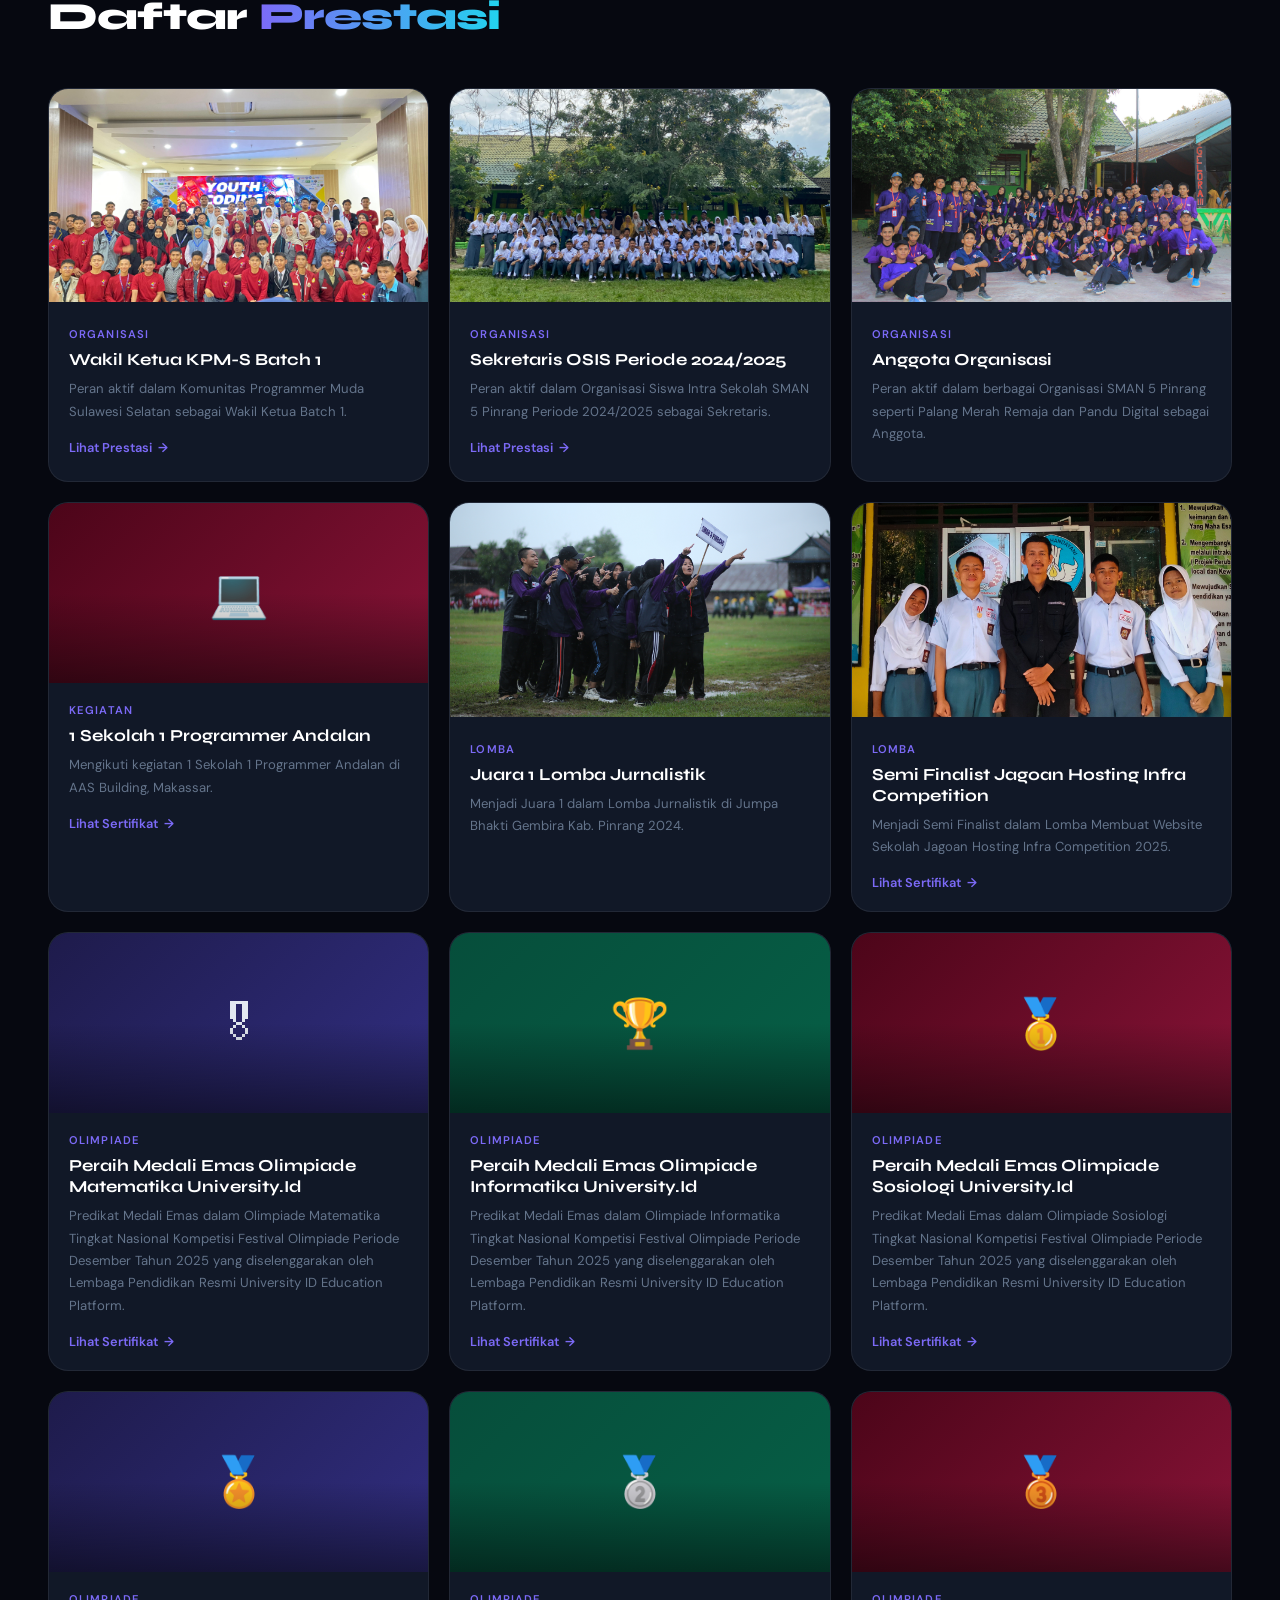
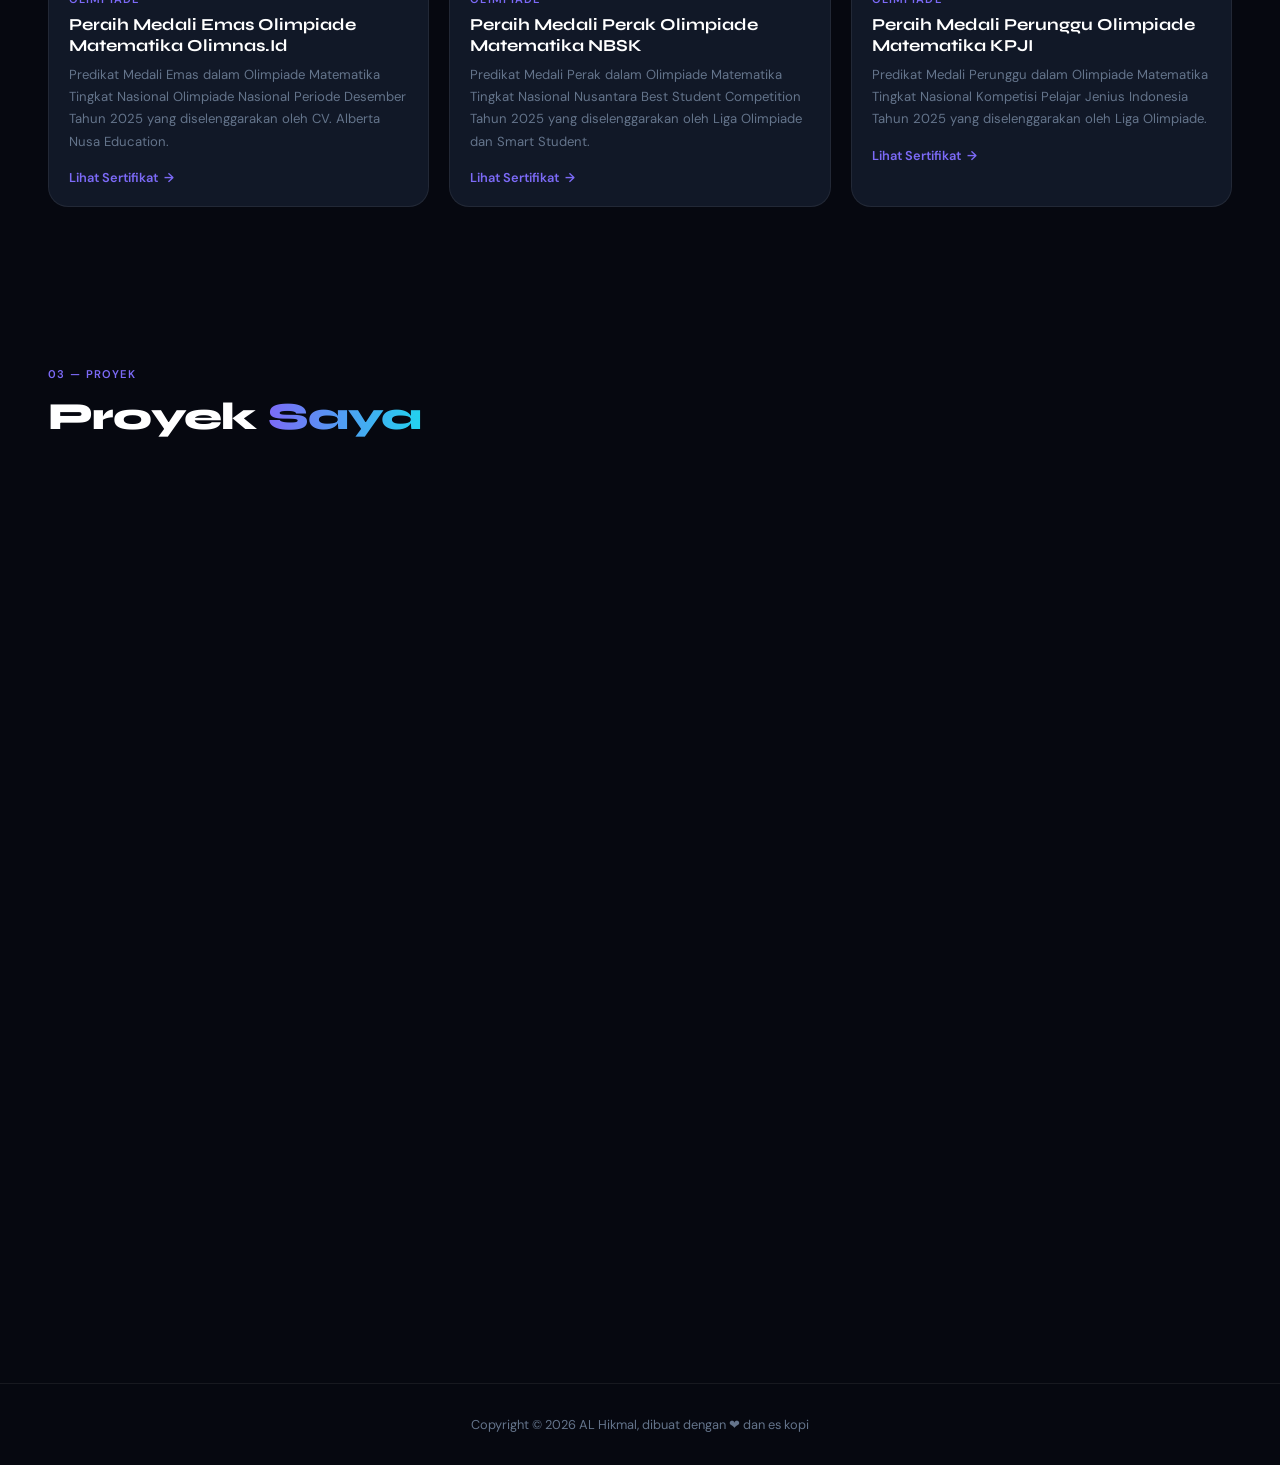
==== commit 791fc68a: "update barwuuuuu" ====
--- a/index.html
+++ b/index.html
@@ -39,7 +39,7 @@
     <div class="role-line">
       <span class="role">Vibe Coder</span>
       <span class="role-sep"></span>
-      <span class="role">Digital Creator</span>
+      <span class="role">Mahasiswa</span>
     </div>
     <p class="bio">Saya seorang Mahasiswa yang aktif diberbagai platform sosial media, saya berambisi menjadi seorang Software Engineer yang bersemangat menciptakan pengalaman digital yang bermakna.</p>
     <div class="hero-actions">
@@ -95,6 +95,8 @@
         <span class="skill-chip">HTML</span>
         <span class="skill-chip">CSS</span>
         <span class="skill-chip">Javascript</span>
+        <span class="skill-chip">C++</span>
+        <span class="skill-chip">CorelDraw</span>
       </div>
     </div>
     <div class="stats-grid">
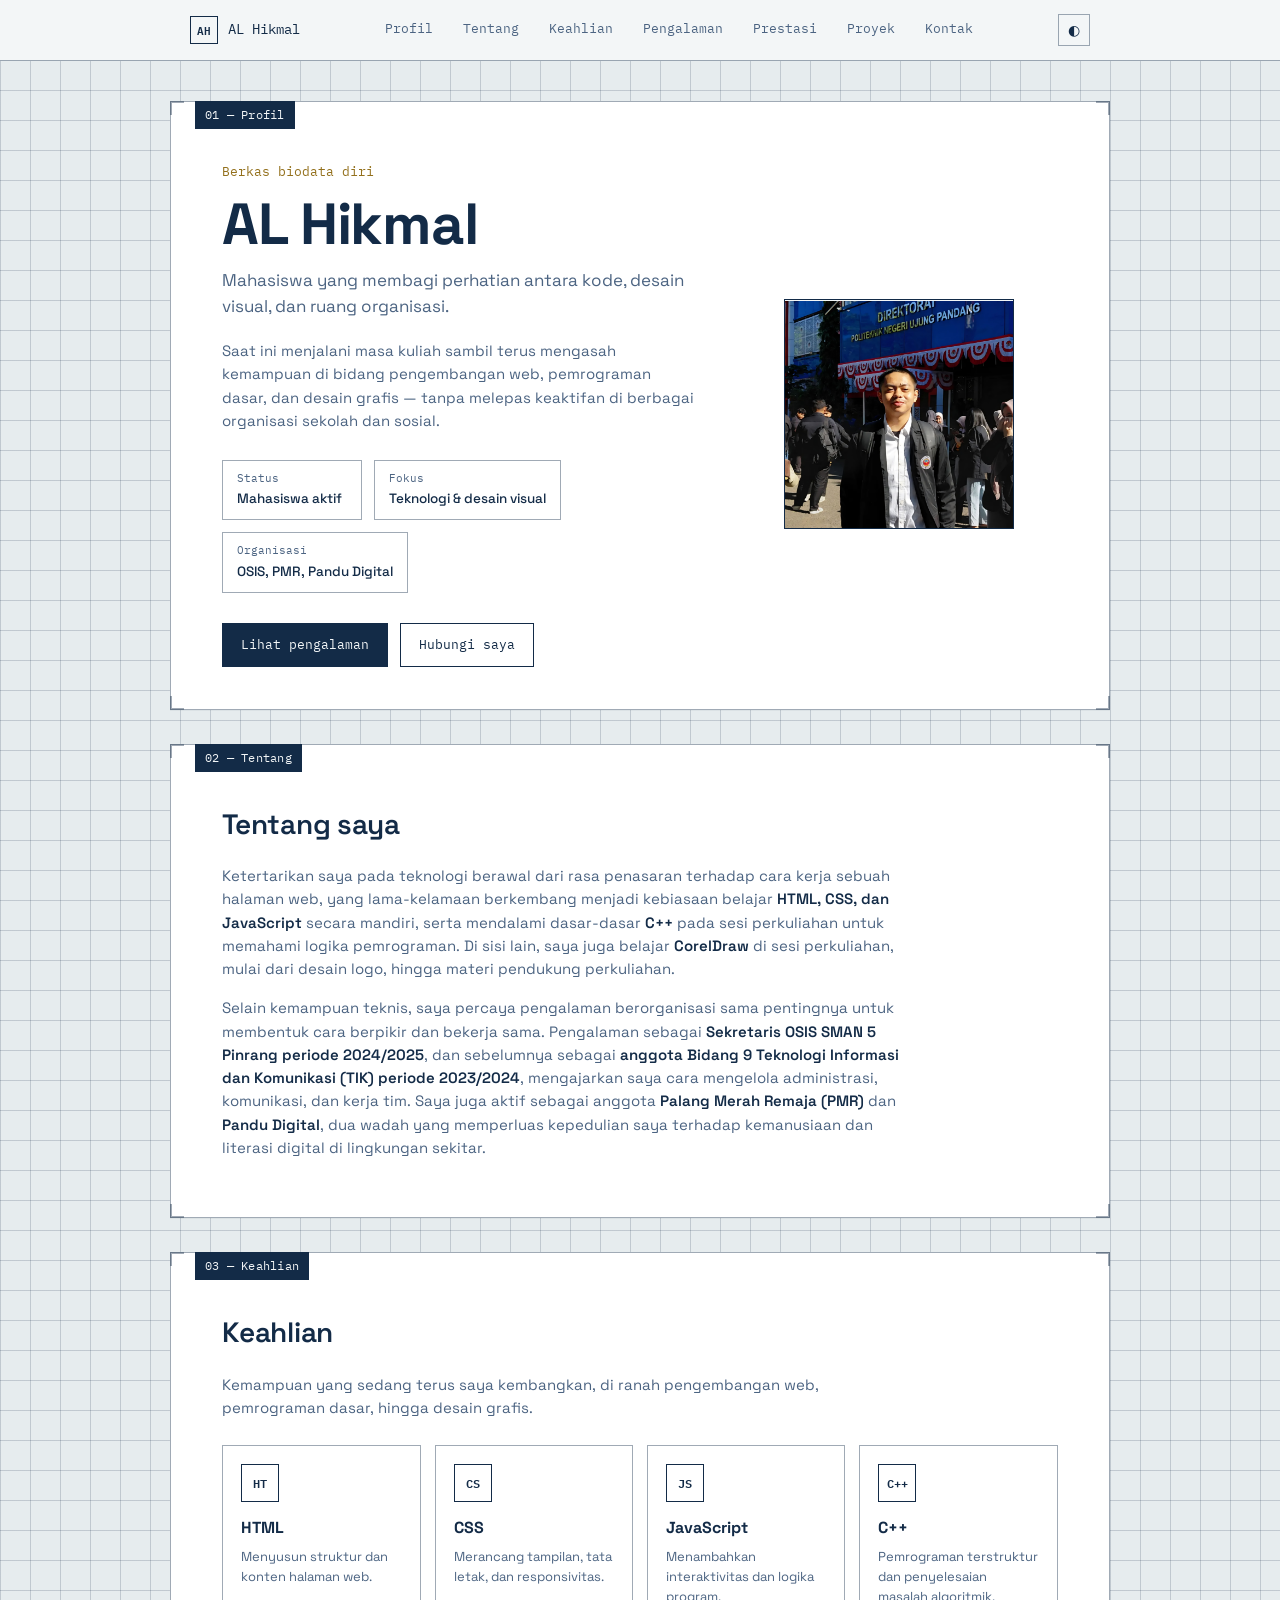
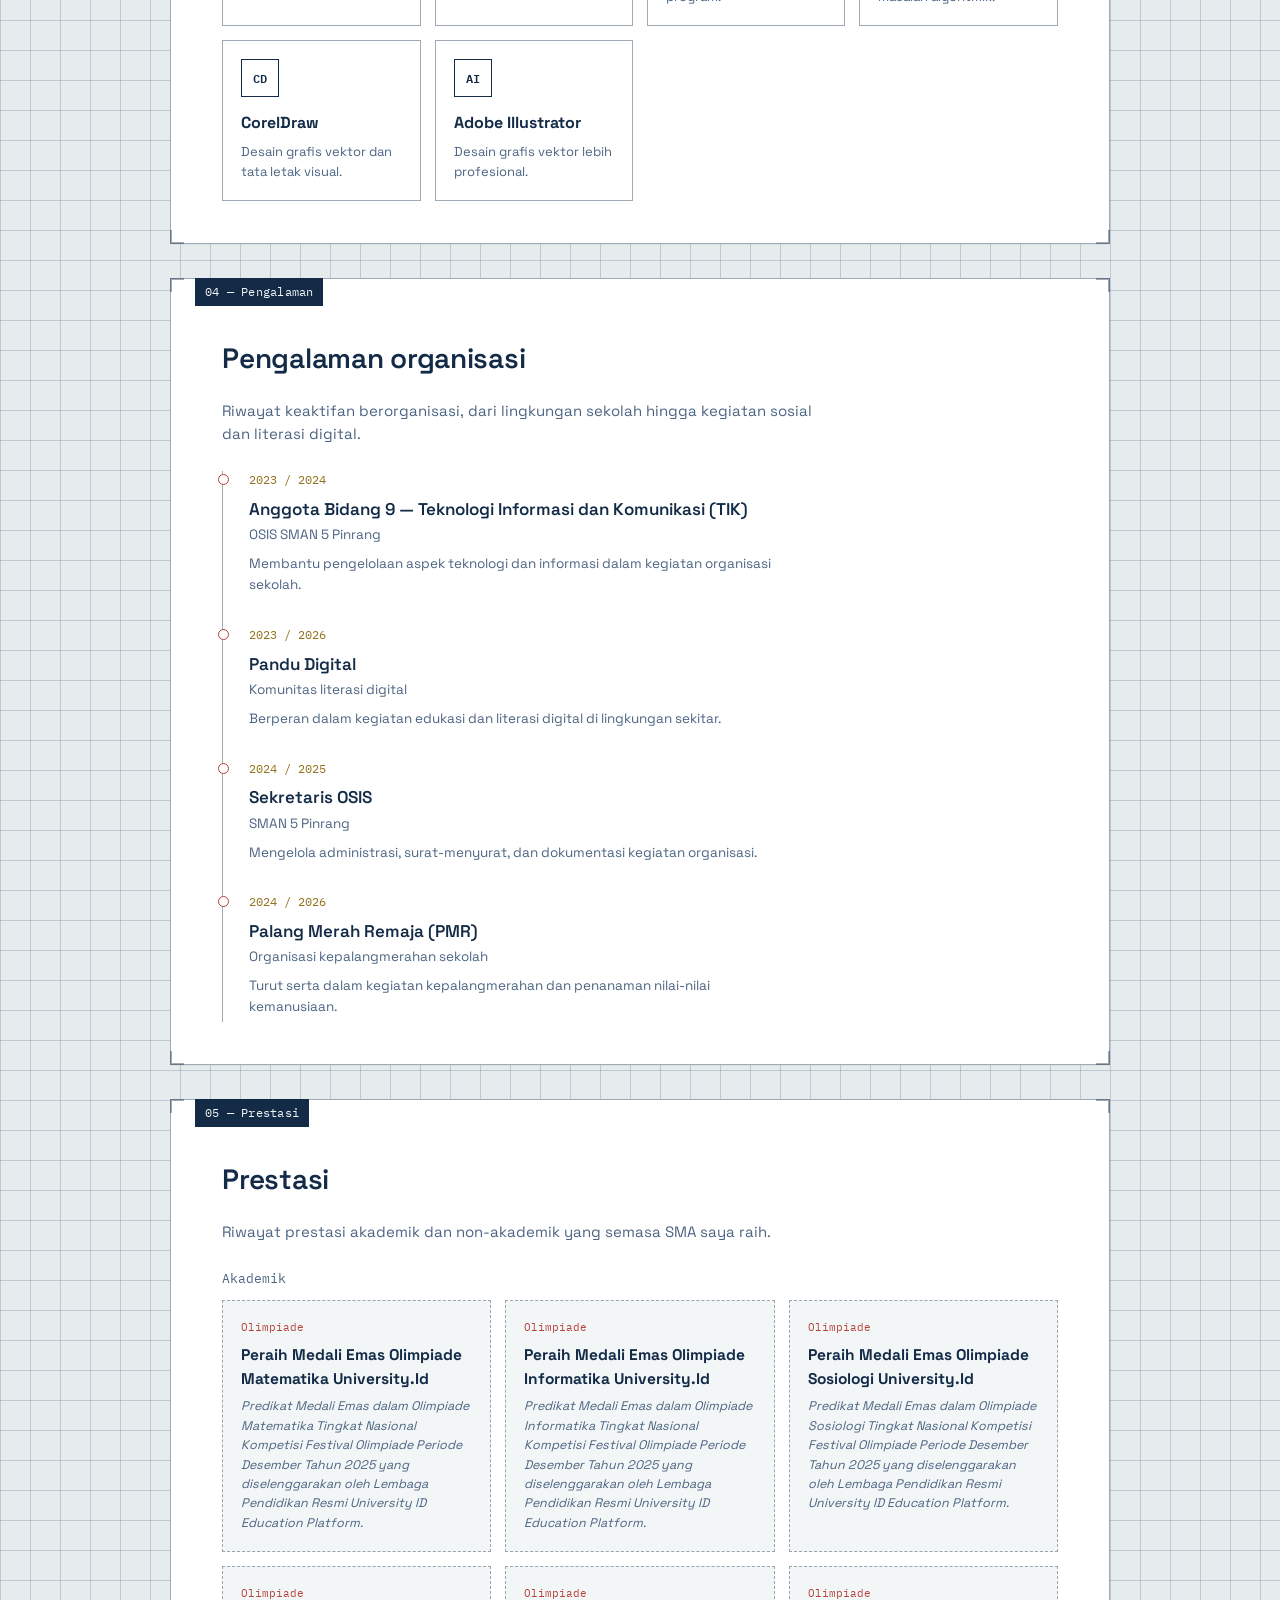
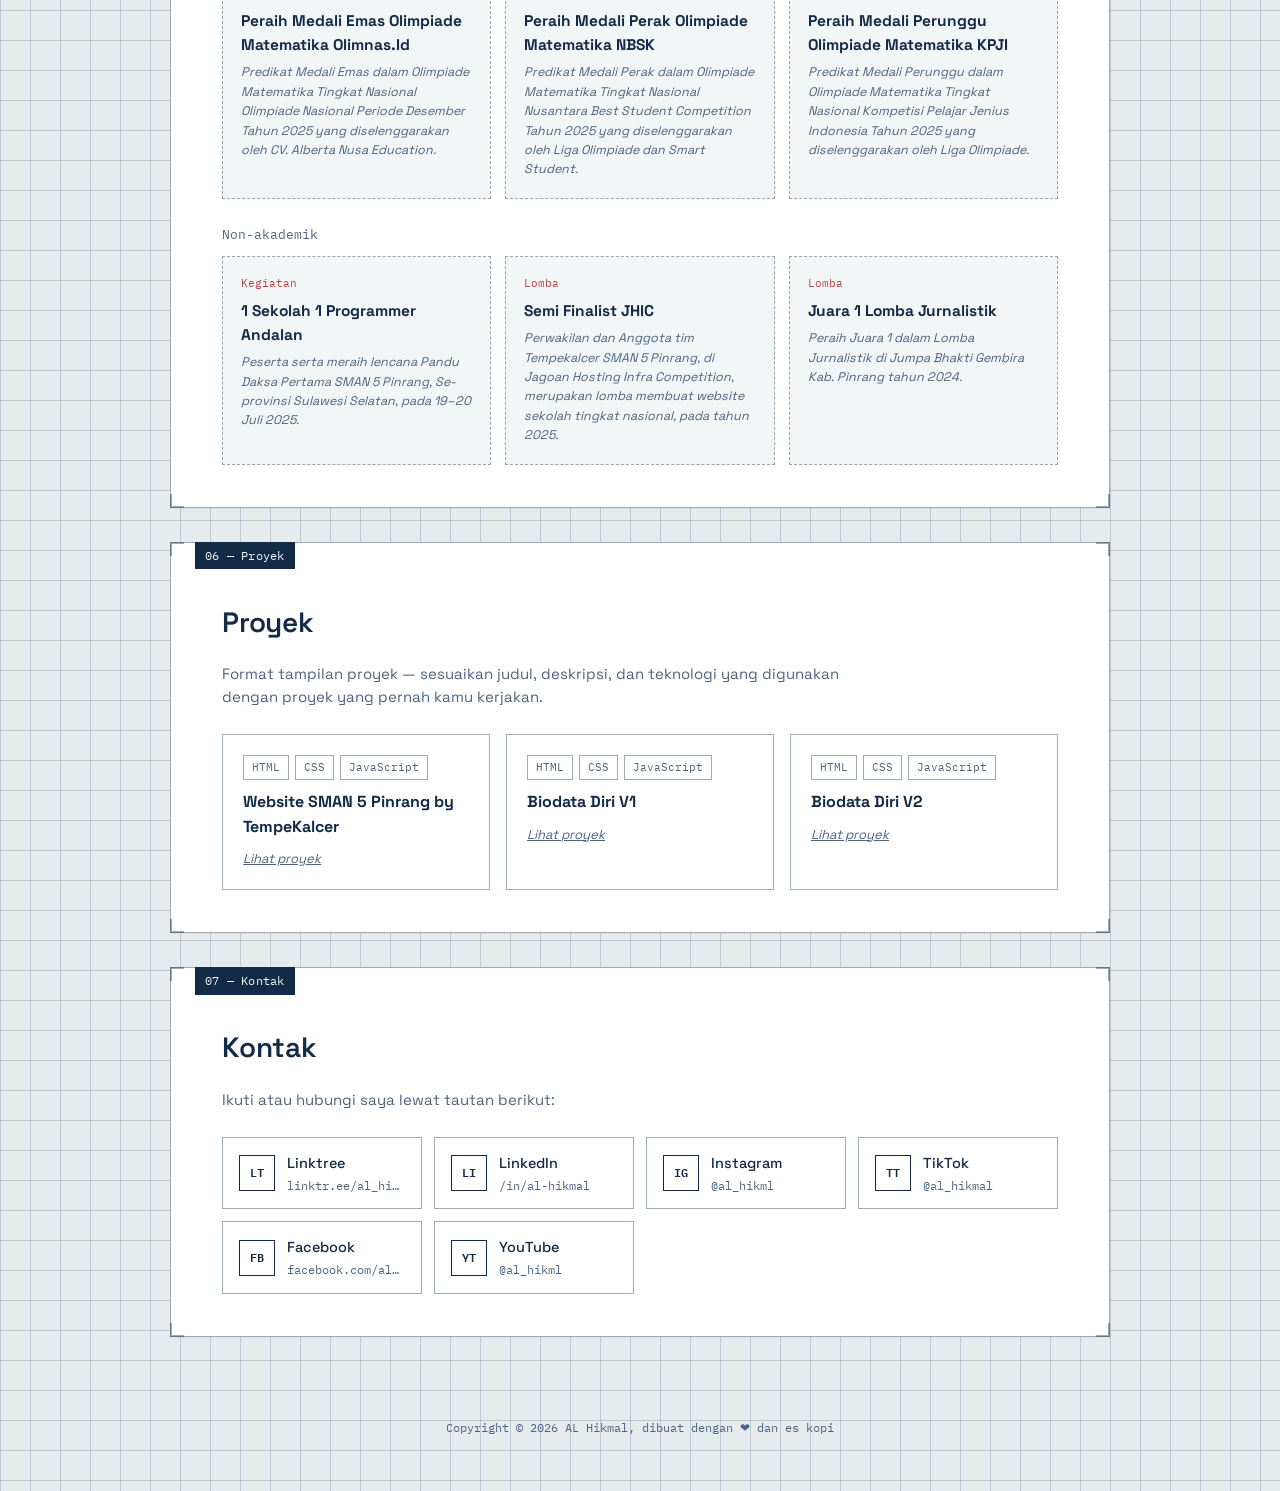
==== commit c2c4c716: "Update biodata v3" ====
--- a/index.html
+++ b/index.html
@@ -1,329 +1,320 @@
 <!DOCTYPE html>
 <html lang="id">
 <head>
-<meta charset="UTF-8">
-<meta name="viewport" content="width=device-width, initial-scale=1.0">
-<title>Hikmal | Vibe Coder</title>
-<link rel="stylesheet" href="style.css">
-<link href="https://fonts.googleapis.com/css2?family=Syne:wght@400;600;700;800&family=DM+Sans:ital,wght@0,300;0,400;0,500;1,300&display=swap" rel="stylesheet">
-<link href="https://cdn.jsdelivr.net/npm/bootstrap-icons@1.8.1/font/bootstrap-icons.css" rel="stylesheet" />
-
+  <meta charset="UTF-8">
+  <meta name="viewport" content="width=device-width, initial-scale=1.0">
+  <title>AL Hikmal — Vibe Coder</title>
+  <link rel="preconnect" href="https://fonts.googleapis.com">
+  <link rel="preconnect" href="https://fonts.gstatic.com" crossorigin>
+  <link href="https://fonts.googleapis.com/css2?family=Space+Grotesk:wght@400;500;600;700&family=IBM+Plex+Mono:wght@400;500;600&display=swap" rel="stylesheet">
+  <link rel="stylesheet" href="style.css">
 </head>
 <body>
 
-<div class="cursor" id="cursor"></div>
-<div class="cursor-ring" id="cursorRing"></div>
-<div class="ambient"></div>
-
-<!-- NAV -->
-<nav>
-  <div class="logo">Hikmal.</div>
-  <ul class="nav-links">
-    <li><a href="#beranda">Beranda</a></li>
-    <li><a href="#tentang">Tentang</a></li>
-    <li><a href="#prestasi">Prestasi</a></li>
-    <li><a href="#proyek">Proyek</a></li>
-    <li><a href="#kontak">Kontak</a></li>
-  </ul>
-  <div class="nav-actions">
-    <button class="btn-outline">ID</button>
+<header class="topbar">
+  <div class="wrap">
+    <a href="#profil" class="brand">
+      <span class="brand-mark">AH</span>
+      AL Hikmal
+    </a>
+    <nav class="nav-links" id="navLinks">
+      <a href="#profil">Profil</a>
+      <a href="#tentang">Tentang</a>
+      <a href="#keahlian">Keahlian</a>
+      <a href="#pengalaman">Pengalaman</a>
+      <a href="#prestasi">Prestasi</a>
+      <a href="#proyek">Proyek</a>
+      <a href="#kontak">Kontak</a>
+    </nav>
+    <div class="bar-tools">
+      <button class="icon-btn" id="themeBtn" title="Ganti mode gelap/terang" aria-label="Ganti tema">◐</button>
+      <button class="icon-btn menu-btn" id="menuBtn" aria-label="Buka menu">☰</button>
+    </div>
   </div>
-</nav>
-
-<!-- HERO -->
-<section class="hero" id="beranda">
-  <div class="hero-left">
-    <div class="tag"><span class="tag-dot"></span> Tersedia untuk proyek baru</div>
-    <p class="greeting">Halo, Saya</p>
-    <h1>AL Hikmal</h1>
-    <div class="role-line">
-      <span class="role">Vibe Coder</span>
-      <span class="role-sep"></span>
-      <span class="role">Mahasiswa</span>
-    </div>
-    <p class="bio">Saya seorang Mahasiswa yang aktif diberbagai platform sosial media, saya berambisi menjadi seorang Software Engineer yang bersemangat menciptakan pengalaman digital yang bermakna.</p>
-    <div class="hero-actions">
-      <a href="#proyek" class="btn-primary">Lihat Proyek →</a>
-      <a href="#kontak" class="btn-ghost">Kontak Saya</a>
-    </div>
-    <div class="socials">
-      <div class="social-icon" title="GitHub">
-        <a href="http://github.com/al-hikmal" target="_blank"><i class="bi bi-github"></i></a></div>
-      <div class="social-icon" title="LinkedIn">
-        <a href="http://linkedin.com/in/al-hikmal" target="_blank"><i class="bi bi-linkedin"></i></a>
-      </div>
-      <div class="social-icon" title="Instagram">
-        <a href="http://instagram.com/al_hikml" target="_blank"><i class="bi bi-instagram"></i></a>
-      </div>
-      <div class="social-icon" title="TikTok">
-        <a href="http://tiktok.com/@al_hikmal" target="_blank"><i class="bi bi-tiktok"></i></a>
-      </div>
-    </div>
-  </div>
-
-  <div class="hero-right">
-    <div class="profile-card">
-      <div class="card-glow"></div>
-      <div class="card-inner">
-        <div class="card-photo">
-          <img src="assets/foto-gueh.jpg" alt="Foto" style="width: 100%; height: 100; object-fit: cover;">
+</header>
+
+<main>
+
+  <!-- PROFIL / HERO -->
+  <section id="profil" class="sheet hero">
+    <span class="crop tl"></span><span class="crop tr"></span><span class="crop bl"></span><span class="crop br"></span>
+    <span class="sheet-tab">01 — Profil</span>
+
+    <div class="hero-grid hero-anim">
+      <div>
+        <div class="kicker">Berkas biodata diri</div>
+        <h1>AL Hikmal</h1>
+        <p class="role">Mahasiswa yang membagi perhatian antara kode, desain visual, dan ruang organisasi.</p>
+        <p class="bio">Saat ini menjalani masa kuliah sambil terus mengasah kemampuan di bidang pengembangan web, pemrograman dasar, dan desain grafis — tanpa melepas keaktifan di berbagai organisasi sekolah dan sosial.</p>
+
+        <div class="meta-row">
+          <div class="meta-chip"><div class="k">Status</div><div class="v">Mahasiswa aktif</div></div>
+          <div class="meta-chip"><div class="k">Fokus</div><div class="v">Teknologi &amp; desain visual</div></div>
+          <div class="meta-chip"><div class="k">Organisasi</div><div class="v">OSIS, PMR, Pandu Digital</div></div>
         </div>
-        <div class="card-body">
-          <div class="card-name">AL Hikmal</div>
-          <div class="card-title">Mahasiswa & Vibe Coder</div>
-          <div class="card-status"><span class="status-dot"></span> Online — Siap bekerja sama</div>
-          <a href="https://linktr.ee/al_hikmal" target="_blank">
-          <button class="card-btn">Hubungi Saya</button>
-          </a>
+
+        <div class="btn-row">
+          <a href="#pengalaman" class="btn solid">Lihat pengalaman</a>
+          <a href="#kontak" class="btn">Hubungi saya</a>
         </div>
       </div>
-      <div class="float-tag float-tag-1">🎨 3+ Proyek</div>
-      <div class="float-tag float-tag-2">⚡ Mahasiswa Aktif</div>
-    </div>
-  </div>
-</section>
-
-<!-- TENTANG -->
-<section id="tentang">
-  <div class="section-label">01 — Tentang</div>
-  <div class="section-title">Sedikit <span>tentang saya</span></div>
-  <div class="about-grid reveal">
-    <div class="about-text">
-      <p>Saya adalah seorang mahasiswa yang bersemangat mengejar prestasi dan menciptakan pengalaman digital. Minat pada prestasi, organisasi, serta programming dimulai sejak saya bersekolah di SMAN 5 Pinrang dimana saya mengemban amanah sebagai sekretaris OSIS dan menjadi Wakil Ketua KPM-S Batch 1 serta menjadi Anggota organisasi di SMAN 5 Pinrang.</p>
-      <p>Latar belakang saya mencakup siswa aktif akademik dan non akademik di SMAN 5 Pinrang. Saya percaya bahwa dalam dunia digital, setiap individu memiliki potensi untuk menciptakan pengalaman yang berharga.</p>
-      <div class="skills-list">
-        <span class="skill-chip">HTML</span>
-        <span class="skill-chip">CSS</span>
-        <span class="skill-chip">Javascript</span>
-        <span class="skill-chip">C++</span>
-        <span class="skill-chip">CorelDraw</span>
-      </div>
-    </div>
-    <div class="stats-grid">
-      <div class="stat-card">
-        <div class="stat-num">3<span>+</span></div>
-        <div class="stat-label">Proyek Selesai</div>
-      </div>
-      <div class="stat-card">
-        <div class="stat-num">12<span>+</span></div>
-        <div class="stat-label">Prestasi</div>
-      </div>
-      <div class="stat-card">
-        <div class="stat-num">1<span>+</span></div>
-        <div class="stat-label">Tahun Pengalaman</div>
-      </div>
-      <div class="stat-card">
-        <div class="stat-num">∞</div>
-        <div class="stat-label">Semangat Belajar</div>
-      </div>
-    </div>
-  </div>
-</section>
-
-<!-- PRESTASI -->
-<section id="prestasi">
-  <div class="section-label">02 — Prestasi</div>
-  <div class="section-title">Daftar <span>Prestasi</span></div>
-  <div class="projects-grid reveal">
-    <div class="project-card">
-      <img src="assets/foto-kpms.jpg" alt="foto-kpms" style="width: 100%;">
-      <div class="project-info">
-        <div class="project-tag">Organisasi</div>
-        <div class="project-name">Wakil Ketua KPM-S Batch 1</div>
-        <div class="project-desc">Peran aktif dalam Komunitas Programmer Muda Sulawesi Selatan sebagai Wakil Ketua Batch 1.</div>
-        <a href="https://www.instagram.com/p/DKKIlIdT4Gd/?igsh=Zmp3Z3VnZWY4N2M1" class="project-link">Lihat Prestasi <span>→</span></a>
-      </div>
-    </div>
-    <div class="project-card">
-      <img src="assets/foto-osis.jpg" alt="foto-osis" style="width: 100%;">
-      <div class="project-info">
-        <div class="project-tag">Organisasi</div>
-        <div class="project-name">Sekretaris OSIS Periode 2024/2025</div>
-        <div class="project-desc">Peran aktif dalam Organisasi Siswa Intra Sekolah SMAN 5 Pinrang Periode 2024/2025 sebagai Sekretaris.</div>
-        <a href="https://www.instagram.com/p/DKmFdUtS3lr/?igsh=MWRhd3B4YXVrYjB3NA==" class="project-link">Lihat Prestasi <span>→</span></a>
-      </div>
-    </div>
-    <div class="project-card">
-      <img src="assets/foto-pmr.jpg" alt="foto-pmr" style="width: 100%;">
-      <div class="project-info">
-        <div class="project-tag">Organisasi</div>
-        <div class="project-name">Anggota Organisasi</div>
-        <div class="project-desc">Peran aktif dalam berbagai Organisasi SMAN 5 Pinrang seperti Palang Merah Remaja dan Pandu Digital sebagai Anggota.</div>
-      </div>
-    </div>
-    <div class="project-card">
-      <div class="project-thumb p3">💻</div>
-      <div class="project-info">
-        <div class="project-tag">Kegiatan</div>
-        <div class="project-name">1 Sekolah 1 Programmer Andalan</div>
-        <div class="project-desc">Mengikuti kegiatan 1 Sekolah 1 Programmer Andalan di AAS Building, Makassar.</div>
-        <a href="https://drive.google.com/file/d/1qP9JjJjTUNBXFXMg5mICB6vMCliOFSv8/view?usp=sharing" class="project-link">Lihat Sertifikat <span>→</span></a>
-      </div>
-    </div>
-    <div class="project-card">
-      <img src="assets/foto-pmr-jurnalistik.JPG" alt="foto-pmr-jurnalistik" style="width: 100%;">
-      <div class="project-info">
-        <div class="project-tag">Lomba</div>
-        <div class="project-name">Juara 1 Lomba Jurnalistik</div>
-        <div class="project-desc">Menjadi Juara 1 dalam Lomba Jurnalistik di Jumpa Bhakti Gembira Kab. Pinrang 2024.</div>
-      </div>
-    </div>
-    <div class="project-card">
-      <img src="assets/foto-jhic.jpg" alt="foto-jhic" style="width: 100%;">
-      <div class="project-info">
-        <div class="project-tag">Lomba</div>
-        <div class="project-name">Semi Finalist Jagoan Hosting Infra Competition</div>
-        <div class="project-desc">Menjadi Semi Finalist dalam Lomba Membuat Website Sekolah Jagoan Hosting Infra Competition 2025.</div>
-        <a href="https://drive.google.com/file/d/1VeLLi95-VUJPFfsaT3T-R0A3FlIMa30P/view?usp=sharing" class="project-link">Lihat Sertifikat <span>→</span></a>
-      </div>
-    </div>
-    <div class="project-card">
-      <div class="project-thumb p1">🎖</div>
-      <div class="project-info">
-        <div class="project-tag">Olimpiade</div>
-        <div class="project-name">Peraih Medali Emas Olimpiade Matematika University.Id</div>
-        <div class="project-desc">Predikat Medali Emas dalam Olimpiade Matematika Tingkat Nasional Kompetisi Festival Olimpiade Periode Desember Tahun 2025 yang diselenggarakan oleh Lembaga Pendidikan Resmi University ID Education Platform.</div>
-        <a href="https://drive.google.com/file/d/1Uq1sIuWx6zx3nG0RT95wzyu8LOHr8_3b/view?usp=sharing" class="project-link">Lihat Sertifikat <span>→</span></a>
-      </div>
-    </div>
-    <div class="project-card">
-      <div class="project-thumb p2">🏆</div>
-      <div class="project-info">
-        <div class="project-tag">Olimpiade</div>
-        <div class="project-name">Peraih Medali Emas Olimpiade Informatika University.Id</div>
-        <div class="project-desc">Predikat Medali Emas dalam Olimpiade Informatika Tingkat Nasional Kompetisi Festival Olimpiade Periode Desember Tahun 2025 yang diselenggarakan oleh Lembaga Pendidikan Resmi University ID Education Platform.</div>
-        <a href="https://drive.google.com/file/d/1ZLe3NrpRhRzs59KJKx-qsFuG2zKBmpNj/view?usp=sharing" class="project-link">Lihat Sertifikat <span>→</span></a>
-      </div>
-    </div>
-    <div class="project-card">
-      <div class="project-thumb p3">🥇</div>
-      <div class="project-info">
-        <div class="project-tag">Olimpiade</div>
-        <div class="project-name">Peraih Medali Emas Olimpiade Sosiologi University.Id</div>
-        <div class="project-desc">Predikat Medali Emas dalam Olimpiade Sosiologi Tingkat Nasional Kompetisi Festival Olimpiade Periode Desember Tahun 2025 yang diselenggarakan oleh Lembaga Pendidikan Resmi University ID Education Platform.</div>
-        <a href="https://drive.google.com/file/d/1_KYvoMHbD_V3cXb-87qanypFxXIbGVIE/view?usp=sharing" class="project-link">Lihat Sertifikat <span>→</span></a>
-      </div>
-    </div>
-    <div class="project-card">
-      <div class="project-thumb p1">🏅</div>
-      <div class="project-info">
-        <div class="project-tag">Olimpiade</div>
-        <div class="project-name">Peraih Medali Emas Olimpiade Matematika Olimnas.Id</div>
-        <div class="project-desc">Predikat Medali Emas dalam Olimpiade Matematika Tingkat Nasional Olimpiade Nasional Periode Desember Tahun 2025 yang diselenggarakan oleh CV. Alberta Nusa Education.</div>
-        <a href="https://drive.google.com/file/d/1IU86PbDyP1raluZy7JPZ-FdsspcXyeX2/view?usp=sharing" class="project-link">Lihat Sertifikat <span>→</span></a>
-      </div>
-    </div>
-    <div class="project-card">
-      <div class="project-thumb p2">🥈</div>
-      <div class="project-info">
-        <div class="project-tag">Olimpiade</div>
-        <div class="project-name">Peraih Medali Perak Olimpiade Matematika NBSK</div>
-        <div class="project-desc">Predikat Medali Perak dalam Olimpiade Matematika Tingkat Nasional Nusantara Best Student Competition Tahun 2025 yang diselenggarakan oleh Liga Olimpiade dan Smart Student.</div>
-        <a href="https://drive.google.com/file/d/1II7OwxVs1ufe6LFbFvNc7UJaSmMx3AY1/view?usp=sharing" class="project-link">Lihat Sertifikat <span>→</span></a>
-      </div>
-    </div>
-    <div class="project-card">
-      <div class="project-thumb p3">🥉</div>
-      <div class="project-info">
-        <div class="project-tag">Olimpiade</div>
-        <div class="project-name">Peraih Medali Perunggu Olimpiade Matematika KPJI</div>
-        <div class="project-desc">Predikat Medali Perunggu dalam Olimpiade Matematika Tingkat Nasional Kompetisi Pelajar Jenius Indonesia Tahun 2025 yang diselenggarakan oleh Liga Olimpiade.</div>
-        <a href="https://drive.google.com/file/d/16T2_5x2RSc4bHeLwCURkspwh_K-dSEhy/view?usp=sharing" class="project-link">Lihat Sertifikat <span>→</span></a>
-      </div>
-    </div>
-  </div>
-</section>
-
-<!-- PROYEK -->
-<section id="proyek">
-  <div class="section-label">03 — Proyek</div>
-  <div class="section-title">Proyek <span>Saya</span></div>
-  <div class="projects-grid reveal">
-    <div class="project-card">
-      <div class="project-thumb p3">❤️</div>
-      <div class="project-info">
-        <div class="project-tag">Branding</div>
-        <div class="project-name">Hikmal Website 1.0</div>
-        <div class="project-desc">Website personal branding yang dibuat menggunakan HTML, CSS, dan Javascript untuk menampilkan informasi tentang saya.</div>
-        <a href="project/project1/index.html" class="project-link">Lihat Proyek <span>→</span></a>
-      </div>
-    </div>
-    <div class="project-card">
-      <div class="project-thumb p2">🏫</div>
-      <div class="project-info">
-        <div class="project-tag">Sekolah</div>
-        <div class="project-name">Website SMAN 5 Pinrang</div>
-        <div class="project-desc">Website sekolah SMAN 5 Pinrang yang saya buat untuk lomba Infra Competition Jagoan Hosting 2025.</div>
-        <a href="https://sman5pinrang.web.id" target="_blank" class="project-link">Lihat Proyek <span>→</span></a>
-      </div>
-    </div>
-  </div>
-</section>
-
-<!-- KONTAK -->
-<section id="kontak">
-  <div class="contact-wrap reveal">
-    <div class="section-label" style="text-align:center">04 — Kontak</div>
-    <div class="section-title">Mari <span>bekerja sama</span></div>
-    <p>Punya ide yang menarik? just call me. Hubungi saya!</p>
-    <div class="contact-card">
-      <a href="https://linktr.ee/al_hikmal" target="_blank">
-      <button class="btn-send">Hubungi Saya <span>→</span></button>
-      </a>
-    </div>
-  </div>
-</section>
+
+      <div class="hero-avatar">
+        <div class="avatar-frame">
+          <img src="assets/foto-guweh.jpg" alt="">
+        </div>
+      </div>
+    </div>
+  </section>
+
+  <!-- TENTANG -->
+  <section id="tentang" class="sheet">
+    <span class="crop tl"></span><span class="crop tr"></span><span class="crop bl"></span><span class="crop br"></span>
+    <span class="sheet-tab">02 — Tentang</span>
+    <h2>Tentang saya</h2>
+    <div class="about-body">
+      <p>Ketertarikan saya pada teknologi berawal dari rasa penasaran terhadap cara kerja sebuah halaman web, yang lama-kelamaan berkembang menjadi kebiasaan belajar <strong>HTML, CSS, dan JavaScript</strong> secara mandiri, serta mendalami dasar-dasar <strong>C++</strong> pada sesi perkuliahan untuk memahami logika pemrograman. Di sisi lain, saya juga belajar <strong>CorelDraw</strong> di sesi perkuliahan, mulai dari desain logo, hingga materi pendukung perkuliahan.</p>
+      <p>Selain kemampuan teknis, saya percaya pengalaman berorganisasi sama pentingnya untuk membentuk cara berpikir dan bekerja sama. Pengalaman sebagai <strong>Sekretaris OSIS SMAN 5 Pinrang periode 2024/2025</strong>, dan sebelumnya sebagai <strong>anggota Bidang 9 Teknologi Informasi dan Komunikasi (TIK) periode 2023/2024</strong>, mengajarkan saya cara mengelola administrasi, komunikasi, dan kerja tim. Saya juga aktif sebagai anggota <strong>Palang Merah Remaja (PMR)</strong> dan <strong>Pandu Digital</strong>, dua wadah yang memperluas kepedulian saya terhadap kemanusiaan dan literasi digital di lingkungan sekitar.</p>
+    </div>
+  </section>
+
+  <!-- KEAHLIAN -->
+  <section id="keahlian" class="sheet">
+    <span class="crop tl"></span><span class="crop tr"></span><span class="crop bl"></span><span class="crop br"></span>
+    <span class="sheet-tab">03 — Keahlian</span>
+    <h2>Keahlian</h2>
+    <p class="lede">Kemampuan yang sedang terus saya kembangkan, di ranah pengembangan web, pemrograman dasar, hingga desain grafis.</p>
+
+    <div class="skills-grid">
+      <div class="skill-card">
+        <div class="skill-mark">HT</div>
+        <h3>HTML</h3>
+        <p>Menyusun struktur dan konten halaman web.</p>
+      </div>
+      <div class="skill-card">
+        <div class="skill-mark">CS</div>
+        <h3>CSS</h3>
+        <p>Merancang tampilan, tata letak, dan responsivitas.</p>
+      </div>
+      <div class="skill-card">
+        <div class="skill-mark">JS</div>
+        <h3>JavaScript</h3>
+        <p>Menambahkan interaktivitas dan logika program.</p>
+      </div>
+      <div class="skill-card">
+        <div class="skill-mark">C++</div>
+        <h3>C++</h3>
+        <p>Pemrograman terstruktur dan penyelesaian masalah algoritmik.</p>
+      </div>
+      <div class="skill-card">
+        <div class="skill-mark">CD</div>
+        <h3>CorelDraw</h3>
+        <p>Desain grafis vektor dan tata letak visual.</p>
+      </div>
+      <div class="skill-card">
+        <div class="skill-mark">AI</div>
+        <h3>Adobe Illustrator</h3>
+        <p>Desain grafis vektor lebih profesional.</p>
+      </div>
+    </div>
+  </section>
+
+  <!-- PENGALAMAN -->
+  <section id="pengalaman" class="sheet">
+    <span class="crop tl"></span><span class="crop tr"></span><span class="crop bl"></span><span class="crop br"></span>
+    <span class="sheet-tab">04 — Pengalaman</span>
+    <h2>Pengalaman organisasi</h2>
+    <p class="lede">Riwayat keaktifan berorganisasi, dari lingkungan sekolah hingga kegiatan sosial dan literasi digital.</p>
+
+    <div class="timeline">
+      <div class="t-item">
+        <div class="t-period">2023 / 2024</div>
+        <div class="t-role">Anggota Bidang 9 — Teknologi Informasi dan Komunikasi (TIK)</div>
+        <div class="t-org">OSIS SMAN 5 Pinrang</div>
+        <p class="t-desc">Membantu pengelolaan aspek teknologi dan informasi dalam kegiatan organisasi sekolah.</p>
+      </div>
+      <div class="t-item">
+        <div class="t-period">2023 / 2026</div>
+        <div class="t-role">Pandu Digital</div>
+        <div class="t-org">Komunitas literasi digital</div>
+        <p class="t-desc">Berperan dalam kegiatan edukasi dan literasi digital di lingkungan sekitar.</p>
+      </div>
+      <div class="t-item">
+        <div class="t-period">2024 / 2025</div>
+        <div class="t-role">Sekretaris OSIS</div>
+        <div class="t-org">SMAN 5 Pinrang</div>
+        <p class="t-desc">Mengelola administrasi, surat-menyurat, dan dokumentasi kegiatan organisasi.</p>
+      </div>
+      <div class="t-item">
+        <div class="t-period">2024 / 2026</div>
+        <div class="t-role">Palang Merah Remaja (PMR)</div>
+        <div class="t-org">Organisasi kepalangmerahan sekolah</div>
+        <p class="t-desc">Turut serta dalam kegiatan kepalangmerahan dan penanaman nilai-nilai kemanusiaan.</p>
+      </div>
+    </div>
+  </section>
+
+  <!-- PRESTASI -->
+  <section id="prestasi" class="sheet">
+    <span class="crop tl"></span><span class="crop tr"></span><span class="crop bl"></span><span class="crop br"></span>
+    <span class="sheet-tab">05 — Prestasi</span>
+    <h2>Prestasi</h2>
+    <p class="lede">Riwayat prestasi akademik dan non-akademik yang semasa SMA saya raih.</p>
+
+    <div class="sub-h">Akademik</div>
+    <div class="stamp-grid">
+      <div class="stamp-card">
+        <div class="tag">Olimpiade</div>
+        <h4>Peraih Medali Emas Olimpiade Matematika University.Id</h4>
+        <p>Predikat Medali Emas dalam Olimpiade Matematika Tingkat Nasional Kompetisi Festival Olimpiade Periode Desember Tahun 2025 yang diselenggarakan oleh Lembaga Pendidikan Resmi University ID Education Platform.</p>
+      </div>
+      <div class="stamp-card">
+        <div class="tag">Olimpiade</div>
+        <h4>Peraih Medali Emas Olimpiade Informatika University.Id</h4>
+        <p>Predikat Medali Emas dalam Olimpiade Informatika Tingkat Nasional Kompetisi Festival Olimpiade Periode Desember Tahun 2025 yang diselenggarakan oleh Lembaga Pendidikan Resmi University ID Education Platform.</p>
+      </div>
+      <div class="stamp-card">
+        <div class="tag">Olimpiade</div>
+        <h4>Peraih Medali Emas Olimpiade Sosiologi University.Id</h4>
+        <p>Predikat Medali Emas dalam Olimpiade Sosiologi Tingkat Nasional Kompetisi Festival Olimpiade Periode Desember Tahun 2025 yang diselenggarakan oleh Lembaga Pendidikan Resmi University ID Education Platform.</p>
+      </div>
+      <div class="stamp-card">
+        <div class="tag">Olimpiade</div>
+        <h4>Peraih Medali Emas Olimpiade Matematika Olimnas.Id</h4>
+        <p>Predikat Medali Emas dalam Olimpiade Matematika Tingkat Nasional Olimpiade Nasional Periode Desember Tahun 2025 yang diselenggarakan oleh CV. Alberta Nusa Education.</p>
+      </div>
+      <div class="stamp-card">
+        <div class="tag">Olimpiade</div>
+        <h4>Peraih Medali Perak Olimpiade Matematika NBSK</h4>
+        <p>Predikat Medali Perak dalam Olimpiade Matematika Tingkat Nasional Nusantara Best Student Competition Tahun 2025 yang diselenggarakan oleh Liga Olimpiade dan Smart Student.</p>
+      </div>
+      <div class="stamp-card">
+        <div class="tag">Olimpiade</div>
+        <h4>Peraih Medali Perunggu Olimpiade Matematika KPJI</h4>
+        <p>Predikat Medali Perunggu dalam Olimpiade Matematika Tingkat Nasional Kompetisi Pelajar Jenius Indonesia Tahun 2025 yang diselenggarakan oleh Liga Olimpiade.</p>
+      </div>
+    </div>
+
+    <div class="sub-h">Non-akademik</div>
+    <div class="stamp-grid">
+      <div class="stamp-card">
+        <div class="tag">Kegiatan</div>
+        <h4>1 Sekolah 1 Programmer Andalan</h4>
+        <p>Peserta serta meraih lencana Pandu Daksa Pertama SMAN 5 Pinrang, Se-provinsi Sulawesi Selatan, pada 19–20 Juli 2025.</p>
+      </div>
+      <div class="stamp-card">
+        <div class="tag">Lomba</div>
+        <h4>Semi Finalist JHIC</h4>
+        <p>Perwakilan dan Anggota tim Tempekalcer SMAN 5 Pinrang, di Jagoan Hosting Infra Competition, merupakan lomba membuat website sekolah tingkat nasional, pada tahun 2025.</p>
+      </div>
+      <div class="stamp-card">
+        <div class="tag">Lomba</div>
+        <h4>Juara 1 Lomba Jurnalistik</h4>
+        <p>Peraih Juara 1 dalam Lomba Jurnalistik di Jumpa Bhakti Gembira Kab. Pinrang tahun 2024.</p>
+      </div>
+    </div>
+  </section>
+
+  <!-- PROYEK -->
+  <section id="proyek" class="sheet">
+    <span class="crop tl"></span><span class="crop tr"></span><span class="crop bl"></span><span class="crop br"></span>
+    <span class="sheet-tab">06 — Proyek</span>
+    <h2>Proyek</h2>
+    <p class="lede">Format tampilan proyek — sesuaikan judul, deskripsi, dan teknologi yang digunakan dengan proyek yang pernah kamu kerjakan.</p>
+
+    <div class="project-grid">
+      <div class="project-card">
+        <div class="tag-row"><span class="tag-chip">HTML</span><span class="tag-chip">CSS</span><span class="tag-chip">JavaScript</span></div>
+        <h4>Website SMAN 5 Pinrang by TempeKalcer</h4>
+        <p><a href="project/web_smanlip/index.html" target="_blank" rel="noopener noreferrer">Lihat proyek</a></p>
+      </div>
+      <div class="project-card">
+        <div class="tag-row"><span class="tag-chip">HTML</span><span class="tag-chip">CSS</span><span class="tag-chip">JavaScript</span></div>
+        <h4>Biodata Diri V1</h4>
+        <p><a href="project/project1/index.html" target="_blank" rel="noopener noreferrer">Lihat proyek</a></p>
+      </div>
+      <div class="project-card">
+        <div class="tag-row"><span class="tag-chip">HTML</span><span class="tag-chip">CSS</span><span class="tag-chip">JavaScript</span></div>
+        <h4>Biodata Diri V2</h4>
+        <p><a href="project/project2/index.html" target="_blank" rel="noopener noreferrer">Lihat proyek</a></p>
+      </div>
+    </div>
+  </section>
+
+  <!-- KONTAK -->
+  <section id="kontak" class="sheet">
+    <span class="crop tl"></span><span class="crop tr"></span><span class="crop bl"></span><span class="crop br"></span>
+    <span class="sheet-tab">07 — Kontak</span>
+    <h2>Kontak</h2>
+    <p class="lede">Ikuti atau hubungi saya lewat tautan berikut:</p>
+
+    <div class="social-grid">
+      <a class="social-btn" href="https://linktr.ee/al_hikmal" target="_blank" rel="noopener">
+        <span class="social-mark">LT</span>
+        <span class="social-info"><span class="name">Linktree</span><span class="handle">linktr.ee/al_hikmal</span></span>
+      </a>
+      <a class="social-btn" href="https://linkedin.com/in/al-hikmal" target="_blank" rel="noopener">
+        <span class="social-mark">LI</span>
+        <span class="social-info"><span class="name">LinkedIn</span><span class="handle">/in/al-hikmal</span></span>
+      </a>
+      <a class="social-btn" href="https://instagram.com/al_hikml" target="_blank" rel="noopener">
+        <span class="social-mark">IG</span>
+        <span class="social-info"><span class="name">Instagram</span><span class="handle">@al_hikml</span></span>
+      </a>
+      <a class="social-btn" href="https://tiktok.com/@al_hikmal" target="_blank" rel="noopener">
+        <span class="social-mark">TT</span>
+        <span class="social-info"><span class="name">TikTok</span><span class="handle">@al_hikmal</span></span>
+      </a>
+      <a class="social-btn" href="https://facebook.com/al.hikmal" target="_blank" rel="noopener">
+        <span class="social-mark">FB</span>
+        <span class="social-info"><span class="name">Facebook</span><span class="handle">facebook.com/al.hikmal</span></span>
+      </a>
+      <a class="social-btn" href="https://youtube.com/@al_hikml" target="_blank" rel="noopener">
+        <span class="social-mark">YT</span>
+        <span class="social-info"><span class="name">YouTube</span><span class="handle">@al_hikml</span></span>
+      </a>
+    </div>
+  </section>
+
+</main>
 
 <footer>
   <p>Copyright &copy; 2026 AL Hikmal, dibuat dengan ❤ dan es kopi</p>
 </footer>
 
 <script>
-  // Custom cursor
-  const cursor = document.getElementById('cursor');
-  const ring = document.getElementById('cursorRing');
-  let mx = 0, my = 0;
-
-  document.addEventListener('mousemove', e => {
-    mx = e.clientX; my = e.clientY;
-    cursor.style.left = mx + 'px';
-    cursor.style.top = my + 'px';
-    ring.style.left = mx + 'px';
-    ring.style.top = my + 'px';
-  });
-
-  document.querySelectorAll('a, button, .social-icon, .project-card, .stat-card').forEach(el => {
-    el.addEventListener('mouseenter', () => {
-      cursor.style.width = '20px'; cursor.style.height = '20px';
-      ring.style.width = '50px'; ring.style.height = '50px';
+  (function(){
+    var themeBtn = document.getElementById('themeBtn');
+    var root = document.documentElement;
+
+    function applyStored(){
+      try{
+        var saved = localStorage.getItem('ah-theme-pref');
+        if(saved === 'dark' || saved === 'light'){
+          root.setAttribute('data-theme', saved);
+        }
+      }catch(e){ /* localStorage unavailable, ignore */ }
+    }
+    applyStored();
+
+    themeBtn.addEventListener('click', function(){
+      var current = root.getAttribute('data-theme');
+      var isDarkNow = current === 'dark' || (!current && window.matchMedia('(prefers-color-scheme: dark)').matches);
+      var next = isDarkNow ? 'light' : 'dark';
+      root.setAttribute('data-theme', next);
+      try{ localStorage.setItem('ah-theme-pref', next); }catch(e){ /* ignore */ }
     });
-    el.addEventListener('mouseleave', () => {
-      cursor.style.width = '12px'; cursor.style.height = '12px';
-      ring.style.width = '36px'; ring.style.height = '36px';
+
+    var menuBtn = document.getElementById('menuBtn');
+    var navLinks = document.getElementById('navLinks');
+    menuBtn.addEventListener('click', function(){
+      navLinks.classList.toggle('open');
     });
-  });
-
-  // Scroll reveal
-  const reveals = document.querySelectorAll('.reveal');
-  const observer = new IntersectionObserver(entries => {
-    entries.forEach(e => {
-      if (e.isIntersecting) { e.target.classList.add('visible'); }
+    navLinks.querySelectorAll('a').forEach(function(a){
+      a.addEventListener('click', function(){ navLinks.classList.remove('open'); });
     });
-  }, { threshold: 0.15 });
-  reveals.forEach(r => observer.observe(r));
-
-  // Smooth active nav
-  const sections = document.querySelectorAll('section[id]');
-  const navLinks = document.querySelectorAll('.nav-links a');
-  window.addEventListener('scroll', () => {
-    let current = '';
-    sections.forEach(s => {
-      if (window.scrollY >= s.offsetTop - 100) current = s.getAttribute('id');
-    });
-    navLinks.forEach(a => {
-      a.style.color = a.getAttribute('href') === '#' + current ? '#fff' : '';
-    });
-  });
+  })();
 </script>
+
 </body>
 </html>
--- a/style.css
+++ b/style.css
@@ -1,423 +1,248 @@
-:root {
-    --bg: #060810;
-    --surface: #0d1117;
-    --card: #111827;
-    --accent: #7c6af7;
-    --accent2: #22d3ee;
-    --accent3: #f472b6;
-    --text: #e2e8f0;
-    --muted: #64748b;
-    --border: rgba(255,255,255,0.07);
-  }
-
-  *, *::before, *::after { box-sizing: border-box; margin: 0; padding: 0; }
-
-  html { scroll-behavior: smooth; }
-
-  body {
-    background: var(--bg);
-    color: var(--text);
-    font-family: 'DM Sans', 'Poppins', sans-serif;
-    overflow-x: hidden;
-    cursor: none;
-  }
-
-  /* Custom cursor */
-  .cursor {
-    width: 12px; height: 12px;
-    background: var(--accent);
-    border-radius: 50%;
-    position: fixed; pointer-events: none; z-index: 9999;
-    transform: translate(-50%, -50%);
-    transition: transform 0.1s, width 0.2s, height 0.2s, background 0.2s;
-    mix-blend-mode: screen;
-  }
-  .cursor-ring {
-    width: 36px; height: 36px;
-    border: 1.5px solid rgba(124,106,247,0.5);
-    border-radius: 50%;
-    position: fixed; pointer-events: none; z-index: 9998;
-    transform: translate(-50%, -50%);
-    transition: left 0.12s ease, top 0.12s ease, width 0.2s, height 0.2s;
-  }
-
-  /* Background ambient */
-  .ambient {
-    position: fixed; inset: 0; z-index: 0; pointer-events: none;
-    overflow: hidden;
-  }
-  .ambient::before {
-    content: '';
-    position: absolute;
-    top: -20%; left: -10%;
-    width: 60%; height: 60%;
-    background: radial-gradient(ellipse, rgba(124,106,247,0.12) 0%, transparent 70%);
-    animation: drift1 12s ease-in-out infinite alternate;
-  }
-  .ambient::after {
-    content: '';
-    position: absolute;
-    bottom: -10%; right: -10%;
-    width: 50%; height: 50%;
-    background: radial-gradient(ellipse, rgba(34,211,238,0.09) 0%, transparent 70%);
-    animation: drift2 15s ease-in-out infinite alternate;
-  }
-  @keyframes drift1 { from { transform: translate(0,0); } to { transform: translate(40px, 30px); } }
-  @keyframes drift2 { from { transform: translate(0,0); } to { transform: translate(-30px, -40px); } }
-
-  /* NAV */
-  nav {
-    position: fixed; top: 0; left: 0; right: 0; z-index: 100;
-    display: flex; align-items: center; justify-content: space-between;
-    padding: 22px 48px;
-    background: rgba(6,8,16,0.7);
-    backdrop-filter: blur(18px);
-    border-bottom: 1px solid var(--border);
-    animation: slideDown 0.7s ease both;
-  }
-  @keyframes slideDown { from { opacity:0; transform:translateY(-20px); } to { opacity:1; transform:none; } }
-
-  .logo {
-    font-family: 'Syne', sans-serif;
-    font-weight: 800; font-size: 1.3rem;
-    background: linear-gradient(135deg, #fff 30%, var(--accent));
-    -webkit-background-clip: text; -webkit-text-fill-color: transparent;
-    letter-spacing: -0.02em;
-  }
-
-  .nav-links {
-    display: flex; gap: 32px; list-style: none;
-  }
-  .nav-links a {
-    color: var(--muted); text-decoration: none;
-    font-size: 0.875rem; font-weight: 500; letter-spacing: 0.02em;
-    transition: color 0.2s;
-    position: relative;
-  }
-  .nav-links a::after {
-    content: ''; position: absolute; bottom: -4px; left: 0; right: 0;
-    height: 1px; background: var(--accent);
-    transform: scaleX(0); transition: transform 0.2s;
-  }
-  .nav-links a:hover { color: #fff; }
-  .nav-links a:hover::after { transform: scaleX(1); }
-
-  .nav-actions {
-    display: flex; align-items: center; gap: 16px;
-  }
-  .btn-outline {
-    padding: 8px 20px; border: 1px solid var(--border);
-    border-radius: 100px; font-size: 0.8rem; color: var(--muted);
-    background: transparent; cursor: none; transition: all 0.2s;
-    font-family: 'DM Sans', sans-serif;
-  }
-  .btn-outline:hover { border-color: var(--accent); color: #fff; background: rgba(124,106,247,0.08); }
-
-  /* HERO */
-  .hero {
-    position: relative; z-index: 1;
-    min-height: 100vh;
-    display: grid; grid-template-columns: 1fr 1fr;
-    align-items: center;
-    padding: 120px 48px 80px;
-    gap: 60px;
-  }
-
-  .hero-left { animation: fadeUp 0.9s 0.2s ease both; }
-  @keyframes fadeUp { from { opacity:0; transform:translateY(30px); } to { opacity:1; transform:none; } }
-
-  .tag {
-    display: inline-flex; align-items: center; gap: 8px;
-    padding: 6px 14px; border-radius: 100px;
-    border: 1px solid rgba(124,106,247,0.3);
-    background: rgba(124,106,247,0.08);
-    font-size: 0.75rem; color: var(--accent);
-    letter-spacing: 0.08em; text-transform: uppercase;
-    margin-bottom: 28px;
-  }
-  .tag-dot { width: 6px; height: 6px; border-radius: 50%; background: var(--accent); animation: pulse 2s infinite; }
-  @keyframes pulse { 0%,100% { opacity:1; } 50% { opacity:0.3; } }
-
-  .greeting { font-size: 0.9rem; color: var(--muted); margin-bottom: 8px; font-weight: 300; letter-spacing: 0.04em; }
-
-  h1 {
-    font-family: 'Syne', sans-serif;
-    font-size: clamp(2.4rem, 5vw, 3.8rem);
-    font-weight: 800; line-height: 1.05;
-    letter-spacing: -0.03em;
-    margin-bottom: 16px;
-    color: #fff;
-  }
-
-  .role-line {
-    display: flex; align-items: center; gap: 12px;
-    margin-bottom: 28px;
-  }
-  .role {
-    font-size: 1rem; font-weight: 500;
-    background: linear-gradient(90deg, var(--accent), var(--accent2));
-    -webkit-background-clip: text; -webkit-text-fill-color: transparent;
-  }
-  .role-sep { width: 24px; height: 1px; background: var(--muted); }
-
-  .bio {
-    font-size: 0.95rem; color: var(--muted); line-height: 1.8;
-    max-width: 420px; margin-bottom: 40px;
-    font-weight: 300;
-  }
-
-  .hero-actions { display: flex; gap: 14px; align-items: center; flex-wrap: wrap; }
-
-  .btn-primary {
-    padding: 13px 28px; border-radius: 100px;
-    background: linear-gradient(135deg, var(--accent), #9d8df5);
-    color: #fff; font-weight: 600; font-size: 0.9rem;
-    border: none; cursor: none; text-decoration: none;
-    display: inline-flex; align-items: center; gap: 8px;
-    transition: transform 0.2s, box-shadow 0.2s;
-    box-shadow: 0 0 30px rgba(124,106,247,0.3);
-    font-family: 'DM Sans', sans-serif;
-  }
-  .btn-primary:hover { transform: translateY(-2px); box-shadow: 0 8px 40px rgba(124,106,247,0.45); }
-
-  .btn-ghost {
-    padding: 13px 28px; border-radius: 100px;
-    border: 1px solid var(--border); background: transparent;
-    color: var(--text); font-weight: 500; font-size: 0.9rem;
-    cursor: none; text-decoration: none;
-    display: inline-flex; align-items: center; gap: 8px;
-    transition: all 0.2s;
-    font-family: 'DM Sans', sans-serif;
-  }
-  .btn-ghost:hover { border-color: var(--accent); color: var(--accent); background: rgba(124,106,247,0.06); }
-
-  .socials { display: flex; gap: 12px; margin-top: 36px; }
-  .social-icon {
-    width: 38px; height: 38px; border-radius: 10px;
-    border: 1px solid var(--border);
-    background: var(--card);
-    display: flex; align-items: center; justify-content: center;
-    color: var(--muted); transition: all 0.2s; cursor: none;
-    font-size: 0.85rem;
-  }
-  .social-icon:hover { border-color: var(--accent); color: var(--accent); transform: translateY(-3px); }
-
-  /* HERO RIGHT – profile card */
-  .hero-right {
-    display: flex; justify-content: center; align-items: center;
-    animation: fadeUp 0.9s 0.4s ease both;
-  }
-
-  .profile-card {
-    position: relative;
-    width: 320px;
-  }
-
-  .card-glow {
-    position: absolute; inset: -2px;
-    border-radius: 24px;
-    background: linear-gradient(135deg, var(--accent), transparent, var(--accent2));
-    opacity: 0.5;
-    z-index: 0;
-    filter: blur(1px);
-  }
-
-  .card-inner {
-    position: relative; z-index: 1;
-    background: var(--card);
-    border-radius: 22px;
-    overflow: hidden;
-    border: 1px solid var(--border);
-  }
-
-  .card-photo {
-    width: 100%; height: 300px;
-    background: linear-gradient(160deg, #1e2536, #0d1117);
-    display: flex; align-items: center; justify-content: center;
-    overflow: hidden;
-    position: relative;
-  }
-
-  /* placeholder avatar */
-  .avatar-placeholder {
-    width: 120px; height: 120px; border-radius: 50%;
-    background: linear-gradient(135deg, var(--accent), var(--accent2));
-    display: flex; align-items: center; justify-content: center;
-    font-family: 'Syne', sans-serif; font-size: 2.5rem; font-weight: 800;
-    color: #fff;
-  }
-
-  .card-body { padding: 20px; }
-
-  .card-name {
-    font-family: 'Syne', sans-serif; font-weight: 700; font-size: 1.1rem;
-    color: #fff; margin-bottom: 4px;
-  }
-  .card-title { font-size: 0.8rem; color: var(--muted); margin-bottom: 14px; }
-
-  .card-status {
-    display: flex; align-items: center; gap: 8px;
-    font-size: 0.75rem; color: #4ade80; margin-bottom: 14px;
-  }
-  .status-dot { width: 7px; height: 7px; border-radius: 50%; background: #4ade80; animation: pulse 2s infinite; }
-
-  .card-btn {
-    width: 100%; padding: 10px;
-    background: linear-gradient(135deg, var(--accent), #9d8df5);
-    border: none; border-radius: 10px;
-    color: #fff; font-weight: 600; font-size: 0.85rem;
-    cursor: none; font-family: 'DM Sans', sans-serif;
-    transition: opacity 0.2s;
-  }
-  .card-btn:hover { opacity: 0.85; }
-
-  /* floating tags */
-  .float-tag {
-    position: absolute;
-    padding: 8px 14px; border-radius: 100px;
-    background: rgba(13,17,23,0.85); border: 1px solid var(--border);
-    backdrop-filter: blur(10px);
-    font-size: 0.75rem; color: var(--text); font-weight: 500;
-    display: flex; align-items: center; gap: 6px;
-    animation: floatAnim 4s ease-in-out infinite;
-    white-space: nowrap;
-  }
-  .float-tag-1 { top: 20px; right: -40px; animation-delay: 0s; }
-  .float-tag-2 { bottom: 80px; left: -50px; animation-delay: 2s; }
-  @keyframes floatAnim { 0%,100% { transform: translateY(0); } 50% { transform: translateY(-8px); } }
-
-  /* SECTIONS */
-  section { position: relative; z-index: 1; padding: 80px 48px; }
-
-  .section-label {
-    font-size: 0.7rem; color: var(--accent); letter-spacing: 0.12em;
-    text-transform: uppercase; font-weight: 600; margin-bottom: 12px;
-  }
-  .section-title {
-    font-family: 'Syne', sans-serif; font-size: clamp(1.8rem, 3vw, 2.6rem);
-    font-weight: 800; color: #fff; letter-spacing: -0.02em; margin-bottom: 48px;
-  }
-  .section-title span { 
-    background: linear-gradient(90deg, var(--accent), var(--accent2));
-    -webkit-background-clip: text; -webkit-text-fill-color: transparent;
-  }
-
-  /* ABOUT */
-  .about-grid {
-    display: grid; grid-template-columns: 1fr 1fr; gap: 48px; align-items: center;
-  }
-  .about-text p { color: var(--muted); line-height: 1.9; font-size: 0.95rem; font-weight: 300; margin-bottom: 16px; }
-
-  .stats-grid { display: grid; grid-template-columns: 1fr 1fr; gap: 16px; margin-top: 32px; }
-  .stat-card {
-    background: var(--card); border: 1px solid var(--border);
-    border-radius: 16px; padding: 20px;
-    transition: border-color 0.2s;
-  }
-  .stat-card:hover { border-color: rgba(124,106,247,0.4); }
-  .stat-num { font-family: 'Syne', sans-serif; font-size: 2rem; font-weight: 800; color: #fff; }
-  .stat-num span { color: var(--accent); }
-  .stat-label { font-size: 0.8rem; color: var(--muted); margin-top: 4px; }
-
-  .skills-list { display: flex; flex-wrap: wrap; gap: 10px; margin-top: 24px; }
-  .skill-chip {
-    padding: 8px 16px; border-radius: 100px;
-    border: 1px solid var(--border); background: var(--card);
-    font-size: 0.8rem; color: var(--muted);
-    transition: all 0.2s;
-  }
-  .skill-chip:hover { border-color: var(--accent); color: var(--accent); }
-
-  /* PROJECTS */
-  .projects-grid { display: grid; grid-template-columns: repeat(3, 1fr); gap: 20px; }
-
-  .project-card {
-    background: var(--card); border: 1px solid var(--border);
-    border-radius: 20px; overflow: hidden;
-    transition: transform 0.3s, border-color 0.3s;
-    cursor: none;
-  }
-  .project-card:hover { transform: translateY(-6px); border-color: rgba(124,106,247,0.4); }
-
-  .project-thumb {
-    height: 180px;
-    display: flex; align-items: center; justify-content: center;
-    font-size: 3rem; position: relative; overflow: hidden;
-  }
-  .project-thumb::after {
-    content: ''; position: absolute; inset: 0;
-    background: linear-gradient(to bottom, transparent 50%, rgba(0,0,0,0.5));
-  }
-
-  .p1 { background: linear-gradient(135deg, #1e1b4b, #312e81); }
-  .p2 { background: linear-gradient(135deg, #064e3b, #065f46); }
-  .p3 { background: linear-gradient(135deg, #4c0519, #881337); }
-
-  .project-info { padding: 20px; }
-  .project-tag {
-    font-size: 0.7rem; color: var(--accent); text-transform: uppercase;
-    letter-spacing: 0.1em; font-weight: 600; margin-bottom: 8px;
-  }
-  .project-name { font-family: 'Syne', sans-serif; font-weight: 700; font-size: 1.05rem; color: #fff; margin-bottom: 8px; }
-  .project-desc { font-size: 0.82rem; color: var(--muted); line-height: 1.7; margin-bottom: 16px; }
-  .project-link {
-    font-size: 0.8rem; color: var(--accent); text-decoration: none; font-weight: 600;
-    display: flex; align-items: center; gap: 6px; transition: gap 0.2s;
-  }
-  .project-link:hover { gap: 10px; }
-
-  /* CONTACT */
-  .contact-wrap {
-    max-width: 600px; margin: 0 auto; text-align: center;
-  }
-  .contact-wrap .section-title { margin-bottom: 16px; }
-  .contact-wrap p { color: var(--muted); margin-bottom: 36px; font-size: 0.95rem; line-height: 1.8; font-weight: 300; }
-
-  .contact-card {
-    background: var(--card); border: 1px solid var(--border);
-    border-radius: 24px; padding: 40px;
-  }
-  .contact-field { margin-bottom: 16px; }
-  .contact-field input, .contact-field textarea {
-    width: 100%; padding: 14px 18px;
-    background: rgba(255,255,255,0.04);
-    border: 1px solid var(--border); border-radius: 12px;
-    color: var(--text); font-family: 'DM Sans', sans-serif; font-size: 0.9rem;
-    outline: none; transition: border-color 0.2s; resize: none;
-  }
-  .contact-field input:focus, .contact-field textarea:focus { border-color: var(--accent); }
-  .contact-field input::placeholder, .contact-field textarea::placeholder { color: var(--muted); }
-  .contact-field textarea { height: 120px; }
-  .btn-send {
-    width: 100%; padding: 14px;
-    background: linear-gradient(135deg, var(--accent), #9d8df5);
-    border: none; border-radius: 12px; color: #fff;
-    font-weight: 600; font-size: 0.95rem; cursor: none;
-    font-family: 'DM Sans', sans-serif; transition: opacity 0.2s;
-  }
-  .btn-send:hover { opacity: 0.85; }
-
-  /* FOOTER */
-  footer {
-    position: relative; z-index: 1;
-    text-align: center; padding: 32px;
-    border-top: 1px solid var(--border);
-    color: var(--muted); font-size: 0.8rem;
-  }
-
-  /* Scroll reveal */
-  .reveal { opacity: 0; transform: translateY(24px); transition: opacity 0.7s, transform 0.7s; }
-  .reveal.visible { opacity: 1; transform: none; }
-
-  @media (max-width: 768px) {
-    nav { padding: 18px 24px; }
-    .nav-links { display: none; }
-    .hero { grid-template-columns: 1fr; padding: 100px 24px 60px; text-align: center; }
-    .hero-right { display: none; }
-    .hero-actions { justify-content: center; }
-    .socials { justify-content: center; }
-    .role-line { justify-content: center; }
-    section { padding: 60px 24px; }
-    .about-grid { grid-template-columns: 1fr; }
-    .projects-grid { grid-template-columns: 1fr; }
-  }+:root{
+    --bg:#E6ECEE;
+    --bg-soft:#F3F6F7;
+    --panel:#FFFFFF;
+    --ink:#132B47;
+    --ink-soft:#4C6482;
+    --line: rgba(19,43,71,0.18);
+    --line-strong: rgba(19,43,71,0.4);
+    --accent:#B5433B;
+    --accent-2:#93701C;
+    --shadow: 0 1px 0 rgba(19,43,71,0.05);
+    --mono: 'IBM Plex Mono', ui-monospace, SFMono-Regular, Menlo, Consolas, monospace;
+    --display: 'Space Grotesk', ui-sans-serif, system-ui, -apple-system, Segoe UI, Roboto, sans-serif;
+    --maxw: 940px;
+    --gap: 20px;
+  }
+
+  @media (prefers-color-scheme: dark){
+    :root:not([data-theme="light"]){
+      --bg:#0A1D30;
+      --bg-soft:#0F2540;
+      --panel:#123255;
+      --ink:#E8EEF3;
+      --ink-soft:#AEC2D5;
+      --line: rgba(232,238,243,0.16);
+      --line-strong: rgba(232,238,243,0.36);
+      --accent:#E27C72;
+      --accent-2:#E7B44A;
+      --shadow: 0 1px 0 rgba(0,0,0,0.2);
+    }
+  }
+  :root[data-theme="dark"]{
+    --bg:#0A1D30;
+    --bg-soft:#0F2540;
+    --panel:#123255;
+    --ink:#E8EEF3;
+    --ink-soft:#AEC2D5;
+    --line: rgba(232,238,243,0.16);
+    --line-strong: rgba(232,238,243,0.36);
+    --accent:#E27C72;
+    --accent-2:#E7B44A;
+    --shadow: 0 1px 0 rgba(0,0,0,0.2);
+  }
+
+  *{box-sizing:border-box;}
+  html{scroll-behavior:smooth;}
+  body{
+    margin:0;
+    background:var(--bg);
+    background-image:
+      linear-gradient(var(--line) 1px, transparent 1px),
+      linear-gradient(90deg, var(--line) 1px, transparent 1px);
+    background-size: 30px 30px;
+    color:var(--ink);
+    font-family:var(--display);
+    line-height:1.55;
+    -webkit-font-smoothing:antialiased;
+  }
+  img{max-width:100%;}
+  a{color:inherit;}
+  ::selection{ background: var(--accent-2); color:#fff; }
+
+  .wrap{ max-width:var(--maxw); margin:0 auto; padding:0 20px; }
+
+  /* ---------- top bar ---------- */
+  .topbar{
+    position:sticky; top:0; z-index:40;
+    background:var(--bg-soft);
+    border-bottom:1px solid var(--line-strong);
+  }
+  .topbar .wrap{ display:flex; align-items:center; justify-content:space-between; height:60px; }
+  .brand{ display:flex; align-items:center; gap:10px; font-family:var(--mono); font-size:14px; text-decoration:none; color:var(--ink); }
+  .brand-mark{
+    width:28px; height:28px; border:1.5px solid var(--ink); display:flex; align-items:center; justify-content:center;
+    font-size:11px; font-weight:600; letter-spacing:0.02em;
+  }
+  nav.nav-links{ display:flex; gap:26px; }
+  nav.nav-links a{
+    font-family:var(--mono); font-size:13px; text-decoration:none; color:var(--ink-soft);
+    padding:4px 2px; border-bottom:1px solid transparent; transition:color .15s, border-color .15s;
+  }
+  nav.nav-links a:hover{ color:var(--ink); border-color:var(--line-strong); }
+  .bar-tools{ display:flex; align-items:center; gap:10px; }
+  .icon-btn{
+    width:32px; height:32px; border:1px solid var(--line-strong); background:transparent; color:var(--ink);
+    display:flex; align-items:center; justify-content:center; cursor:pointer; font-size:14px;
+  }
+  .icon-btn:hover{ background:var(--panel); }
+  .menu-btn{ display:none; }
+
+  @media (max-width: 720px){
+    nav.nav-links{
+      position:fixed; top:60px; left:0; right:0; background:var(--bg-soft);
+      flex-direction:column; gap:0; border-bottom:1px solid var(--line-strong);
+      max-height:0; overflow:hidden; transition:max-height .25s ease;
+    }
+    nav.nav-links.open{ max-height:340px; }
+    nav.nav-links a{ padding:14px 20px; border-bottom:1px solid var(--line); }
+    .menu-btn{ display:flex; }
+  }
+
+  /* ---------- sheet (panel) system ---------- */
+  main{ padding:40px 20px 10px; }
+  .sheet{
+    position:relative;
+    max-width:var(--maxw);
+    margin:0 auto 34px;
+    background:var(--panel);
+    border:1px solid var(--line-strong);
+    box-shadow:var(--shadow);
+    padding:38px clamp(20px,4vw,52px) 42px;
+  }
+  .crop{ position:absolute; width:14px; height:14px; pointer-events:none; }
+  .crop.tl{ top:-1px; left:-1px; border-top:2px solid var(--line-strong); border-left:2px solid var(--line-strong); }
+  .crop.tr{ top:-1px; right:-1px; border-top:2px solid var(--line-strong); border-right:2px solid var(--line-strong); }
+  .crop.bl{ bottom:-1px; left:-1px; border-bottom:2px solid var(--line-strong); border-left:2px solid var(--line-strong); }
+  .crop.br{ bottom:-1px; right:-1px; border-bottom:2px solid var(--line-strong); border-right:2px solid var(--line-strong); }
+
+  .sheet-tab{
+    position:absolute; top:-1px; left:24px;
+    background:var(--ink); color:var(--bg-soft);
+    font-family:var(--mono); font-size:11.5px; letter-spacing:0.02em;
+    padding:5px 10px;
+  }
+
+  .sheet h2{
+    font-family:var(--display); font-weight:600; font-size:clamp(22px,3vw,28px);
+    margin:20px 0 18px; letter-spacing:-0.01em;
+  }
+  .lede{ color:var(--ink-soft); font-size:15px; max-width:62ch; margin:0 0 26px; }
+
+  /* ---------- hero ---------- */
+  .hero{ padding-top:52px; }
+  .hero-grid{
+    display:grid; grid-template-columns: 1.35fr 0.9fr; gap:40px; align-items:center; margin-top:8px;
+  }
+  @media (max-width:720px){ .hero-grid{ grid-template-columns:1fr; } .hero-avatar{ order:-1; } }
+
+  .kicker{ font-family:var(--mono); font-size:12.5px; color:var(--accent-2); margin-bottom:14px; }
+  .hero h1{
+    font-family:var(--display); font-weight:700; font-size:clamp(38px,6vw,58px);
+    line-height:1.02; margin:0 0 12px; letter-spacing:-0.02em;
+  }
+  .hero .role{ font-size:17px; color:var(--ink-soft); margin:0 0 20px; max-width:48ch; }
+  .hero .bio{ font-size:15px; color:var(--ink-soft); max-width:56ch; margin:0 0 28px; }
+
+  .meta-row{ display:flex; flex-wrap:wrap; gap:12px; margin-bottom:30px; }
+  .meta-chip{ border:1px solid var(--line-strong); padding:9px 14px; min-width:140px; }
+  .meta-chip .k{ font-family:var(--mono); font-size:10.5px; color:var(--ink-soft); margin-bottom:3px; }
+  .meta-chip .v{ font-size:13.5px; font-weight:500; }
+
+  .btn-row{ display:flex; flex-wrap:wrap; gap:12px; }
+  .btn{
+    font-family:var(--mono); font-size:13px; text-decoration:none; padding:11px 18px;
+    border:1px solid var(--ink); color:var(--ink); transition:background .15s, color .15s;
+  }
+  .btn.solid{ background:var(--ink); color:var(--bg-soft); }
+  .btn.solid:hover{ opacity:0.85; }
+  .btn:not(.solid):hover{ background:var(--line); }
+
+  .hero-avatar{ display:flex; justify-content:center; }
+  .avatar-frame{
+    position:relative; width:min(230px,70vw); aspect-ratio:1/1; border:1.5px solid var(--ink);
+    display:flex; align-items:center; justify-content:center; background:var(--bg-soft);
+  }
+  .avatar-frame .initials{ font-family:var(--display); font-weight:700; font-size:64px; letter-spacing:-0.02em; }
+  .avatar-frame .tag{
+    position:absolute; bottom:10px; left:10px; right:10px; font-family:var(--mono); font-size:10px;
+    color:var(--ink-soft); text-align:center;
+  }
+
+  @keyframes rise{ from{ opacity:0; transform:translateY(10px);} to{ opacity:1; transform:translateY(0);} }
+  .hero-anim > *{ animation: rise .6s ease both; }
+  .hero-anim > *:nth-child(2){ animation-delay:.06s; }
+  .hero-anim > *:nth-child(3){ animation-delay:.12s; }
+  .hero-anim > *:nth-child(4){ animation-delay:.18s; }
+  .hero-anim > *:nth-child(5){ animation-delay:.24s; }
+  @media (prefers-reduced-motion: reduce){ .hero-anim > *{ animation:none; } }
+
+  /* ---------- about ---------- */
+  .about-body p{ font-size:15px; color:var(--ink-soft); max-width:70ch; margin:0 0 16px; }
+  .about-body strong{ color:var(--ink); font-weight:600; }
+
+  /* ---------- skills ---------- */
+  .skills-grid{ display:grid; grid-template-columns:repeat(auto-fit,minmax(180px,1fr)); gap:14px; }
+  .skill-card{ border:1px solid var(--line-strong); padding:18px; }
+  .skill-mark{
+    width:38px; height:38px; border:1px solid var(--ink); display:flex; align-items:center; justify-content:center;
+    font-family:var(--mono); font-weight:600; font-size:12px; margin-bottom:14px;
+  }
+  .skill-card h3{ font-family:var(--display); font-size:16px; margin:0 0 6px; }
+  .skill-card p{ font-size:13px; color:var(--ink-soft); margin:0; }
+
+  /* ---------- timeline ---------- */
+  .timeline{ position:relative; margin-top:6px; padding-left:26px; border-left:1.5px solid var(--line-strong); }
+  .t-item{ position:relative; padding-bottom:30px; }
+  .t-item:last-child{ padding-bottom:4px; }
+  .t-item::before{
+    content:""; position:absolute; left:-31px; top:3px; width:9px; height:9px;
+    background:var(--panel); border:1.5px solid var(--accent); border-radius:50%;
+  }
+  .t-period{ font-family:var(--mono); font-size:12px; color:var(--accent-2); margin-bottom:6px; }
+  .t-role{ font-family:var(--display); font-weight:600; font-size:17px; margin:0 0 3px; }
+  .t-org{ font-size:13.5px; color:var(--ink-soft); margin:0 0 8px; }
+  .t-desc{ font-size:13.5px; color:var(--ink-soft); max-width:58ch; margin:0; }
+
+  /* ---------- prestasi (stamp placeholders) ---------- */
+  .sub-h{ font-family:var(--mono); font-size:12.5px; color:var(--ink-soft); margin:26px 0 12px; }
+  .sub-h:first-of-type{ margin-top:6px; }
+  .stamp-grid{ display:grid; grid-template-columns:repeat(auto-fit,minmax(220px,1fr)); gap:14px; }
+  .stamp-card{
+    border:1.5px dashed var(--line-strong); padding:18px; background:var(--bg-soft);
+  }
+  .stamp-card .tag{ font-family:var(--mono); font-size:10.5px; color:var(--accent); margin-bottom:8px; }
+  .stamp-card h4{ font-family:var(--display); font-size:15.5px; margin:0 0 6px; color:var(--ink); }
+  .stamp-card p{ font-size:12.5px; color:var(--ink-soft); margin:0; font-style:italic; }
+
+  /* ---------- proyek ---------- */
+  .project-grid{ display:grid; grid-template-columns:repeat(auto-fit,minmax(230px,1fr)); gap:16px; }
+  .project-card{ border:1px solid var(--line-strong); padding:20px; display:flex; flex-direction:column; gap:10px; }
+  .tag-row{ display:flex; flex-wrap:wrap; gap:6px; }
+  .tag-chip{ font-family:var(--mono); font-size:10.5px; border:1px solid var(--line-strong); padding:3px 8px; color:var(--ink-soft); }
+  .project-card h4{ font-family:var(--display); font-size:16px; margin:0; }
+  .project-card p{ font-size:13px; color:var(--ink-soft); margin:0; font-style:italic; }
+
+  .fill-note{
+    font-family:var(--mono); font-size:12px; color:var(--ink-soft); margin-top:22px;
+    border-top:1px solid var(--line); padding-top:14px;
+  }
+
+  /* ---------- kontak ---------- */
+  .social-grid{ display:grid; grid-template-columns:repeat(auto-fit,minmax(190px,1fr)); gap:12px; margin-top:6px; }
+  .social-btn{
+    display:flex; align-items:center; gap:12px;
+    border:1px solid var(--line-strong); padding:14px 16px; text-decoration:none; color:var(--ink);
+    transition:background .15s, border-color .15s;
+  }
+  .social-btn:hover{ background:var(--bg-soft); border-color:var(--ink); }
+  .social-mark{
+    flex:none; width:36px; height:36px; border:1px solid var(--ink); display:flex; align-items:center; justify-content:center;
+    font-family:var(--mono); font-weight:600; font-size:11.5px;
+  }
+  .social-info{ display:flex; flex-direction:column; gap:2px; min-width:0; }
+  .social-info .name{ font-family:var(--display); font-size:14.5px; font-weight:500; }
+  .social-info .handle{ font-family:var(--mono); font-size:11.5px; color:var(--ink-soft); overflow:hidden; text-overflow:ellipsis; white-space:nowrap; }
+
+  footer{ text-align:center; padding:34px 20px 50px; }
+  footer p{ font-family:var(--mono); font-size:12px; color:var(--ink-soft); margin:4px 0; }
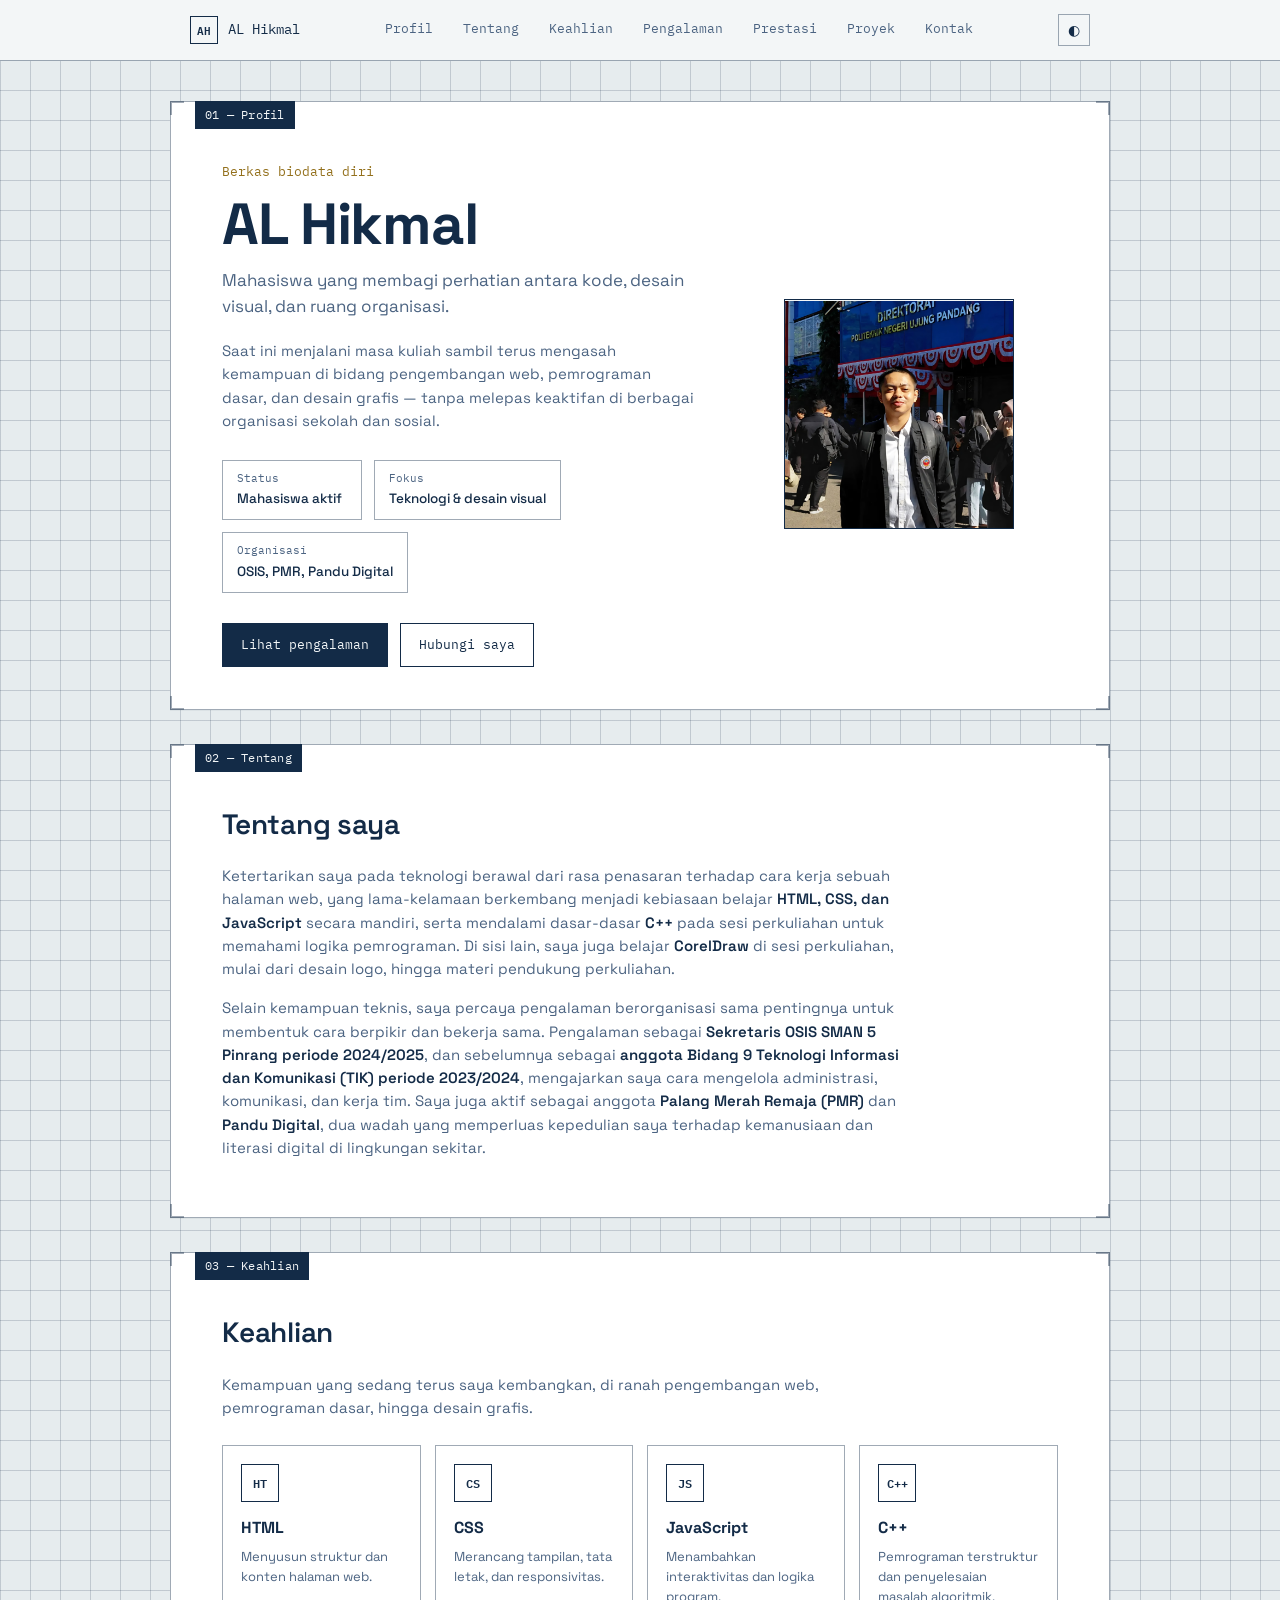
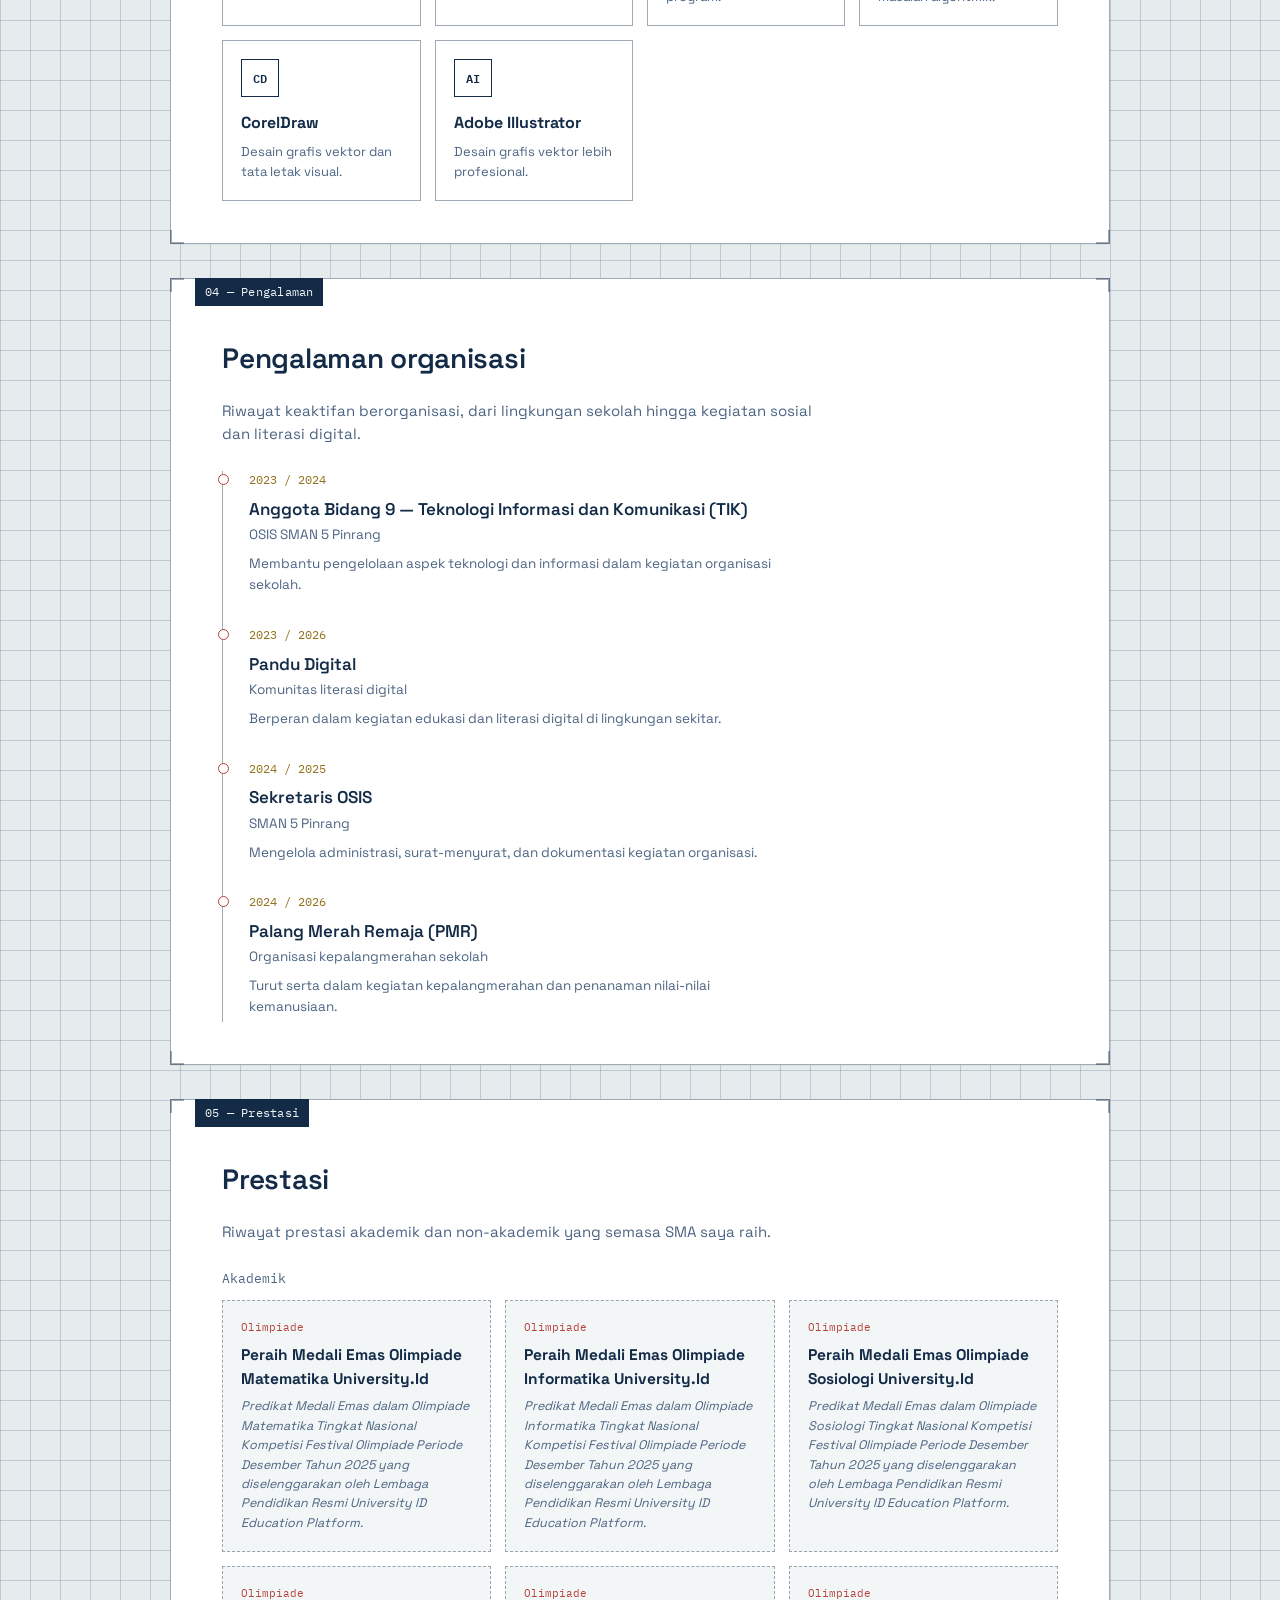
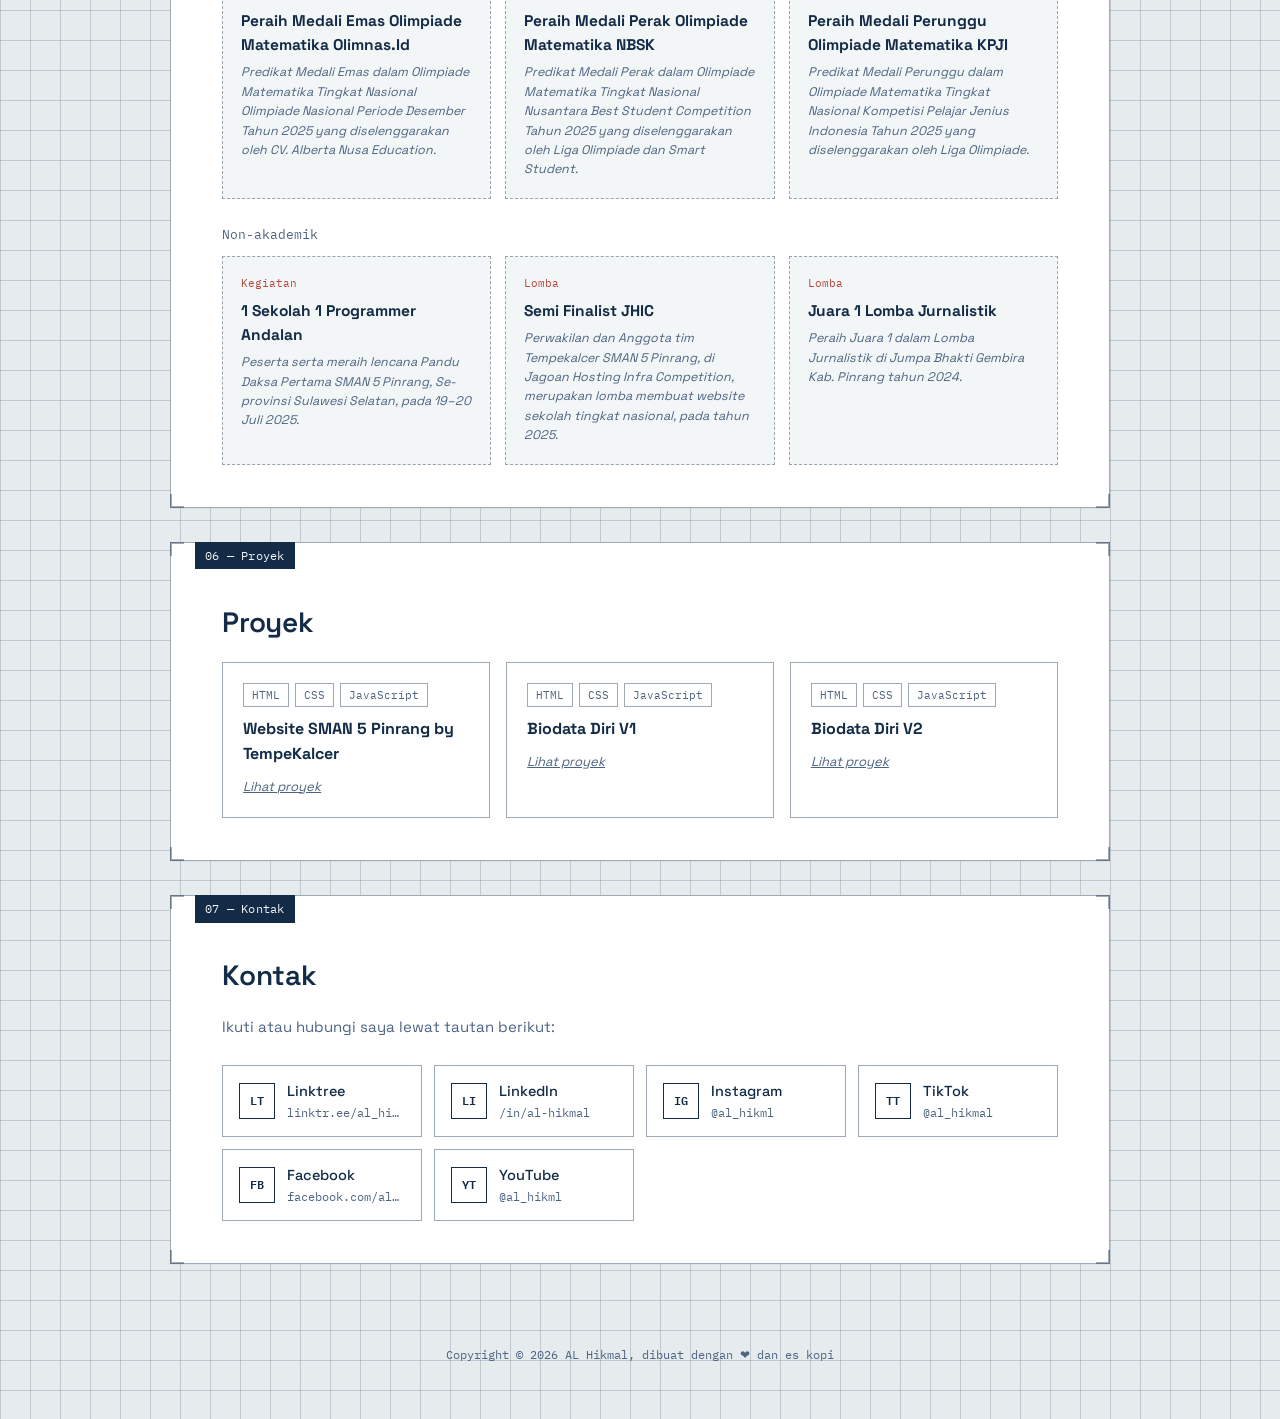
==== commit 0aa24ee1: "Update index.html" ====
--- a/index.html
+++ b/index.html
@@ -220,7 +220,6 @@
     <span class="crop tl"></span><span class="crop tr"></span><span class="crop bl"></span><span class="crop br"></span>
     <span class="sheet-tab">06 — Proyek</span>
     <h2>Proyek</h2>
-    <p class="lede">Format tampilan proyek — sesuaikan judul, deskripsi, dan teknologi yang digunakan dengan proyek yang pernah kamu kerjakan.</p>
 
     <div class="project-grid">
       <div class="project-card">
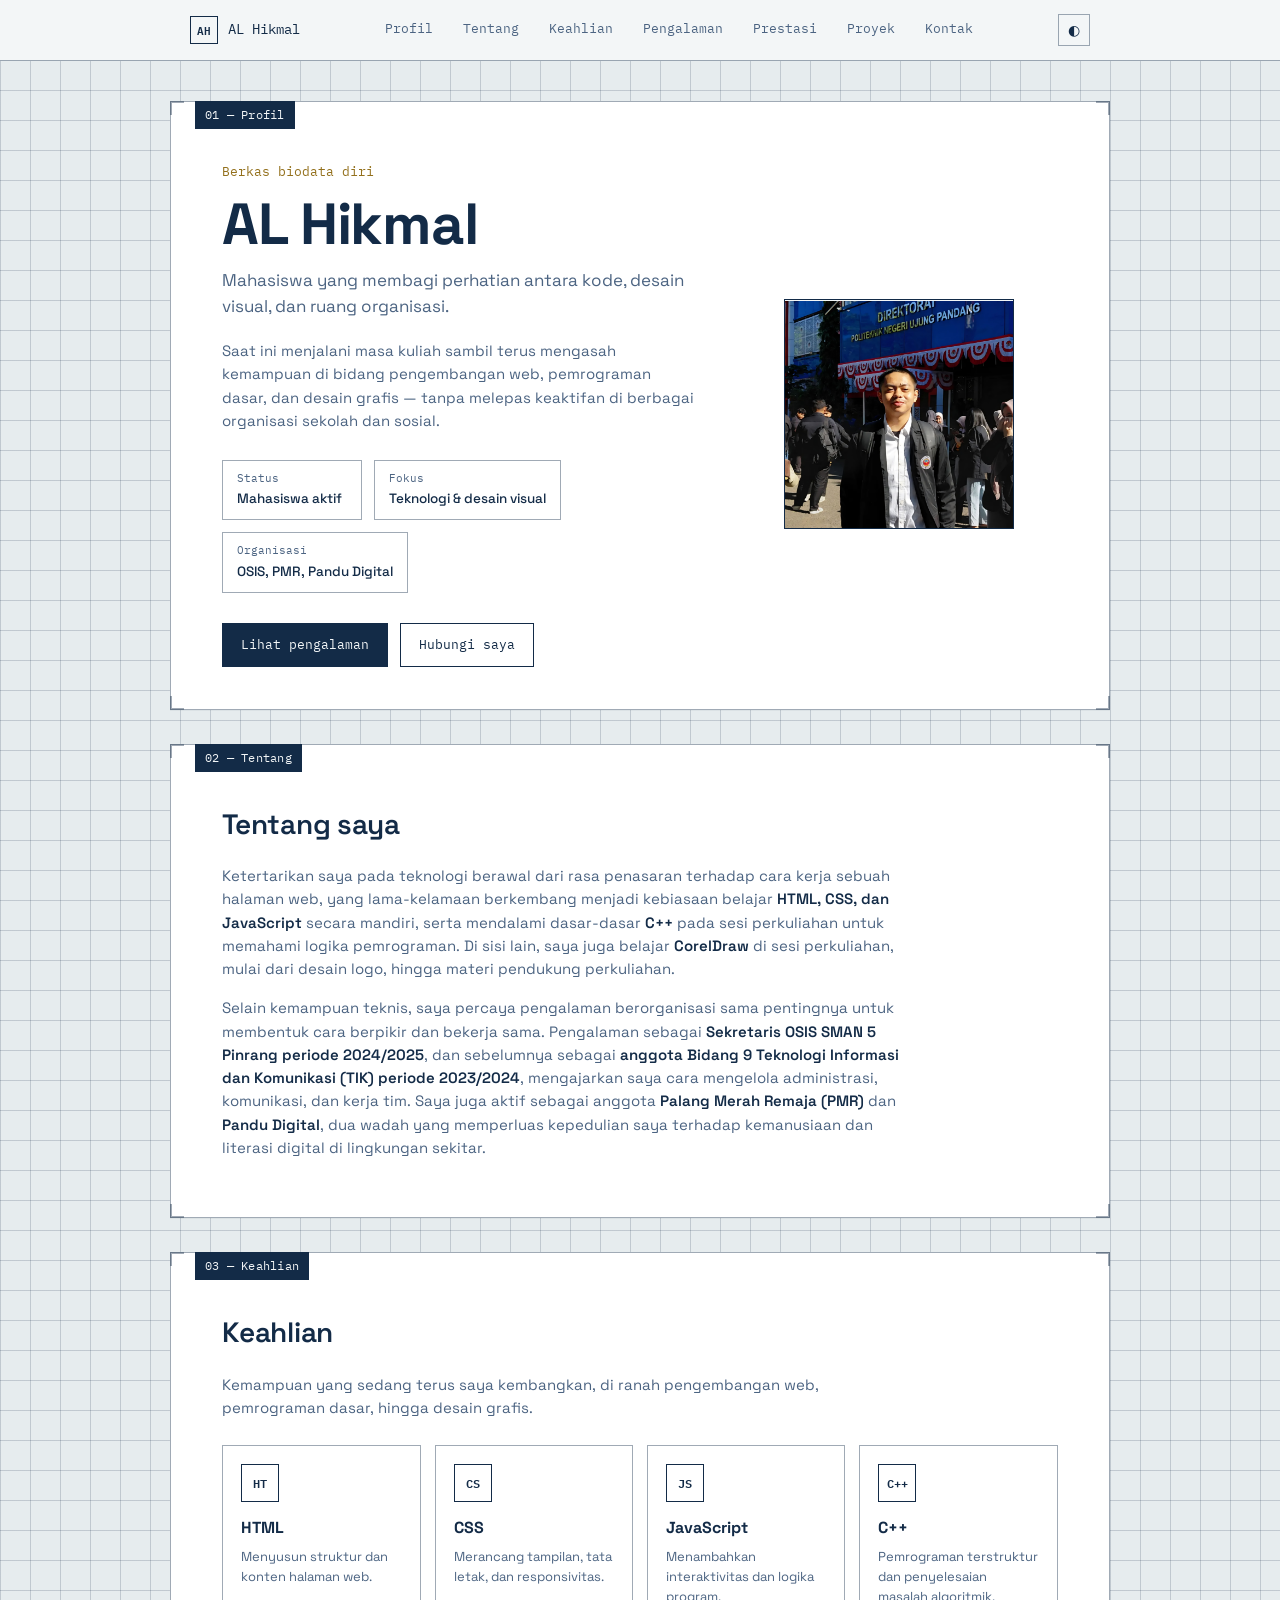
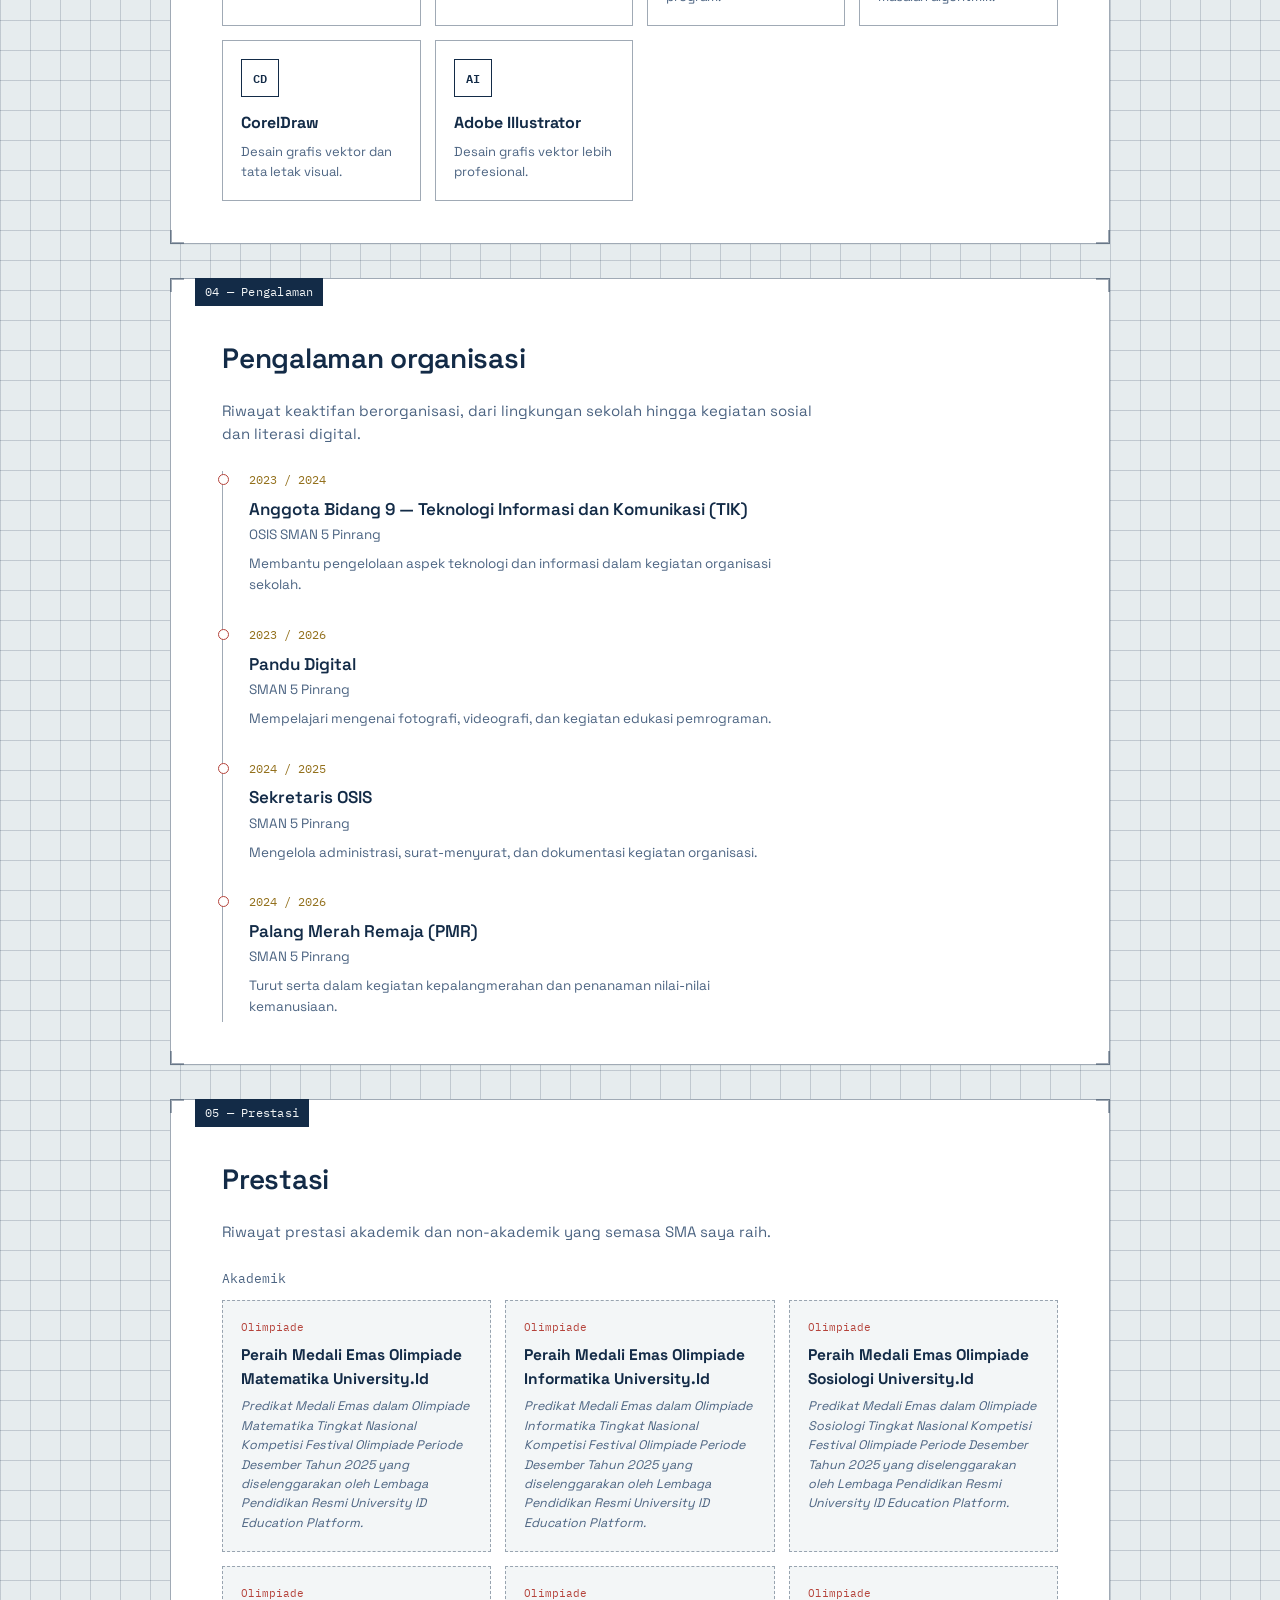
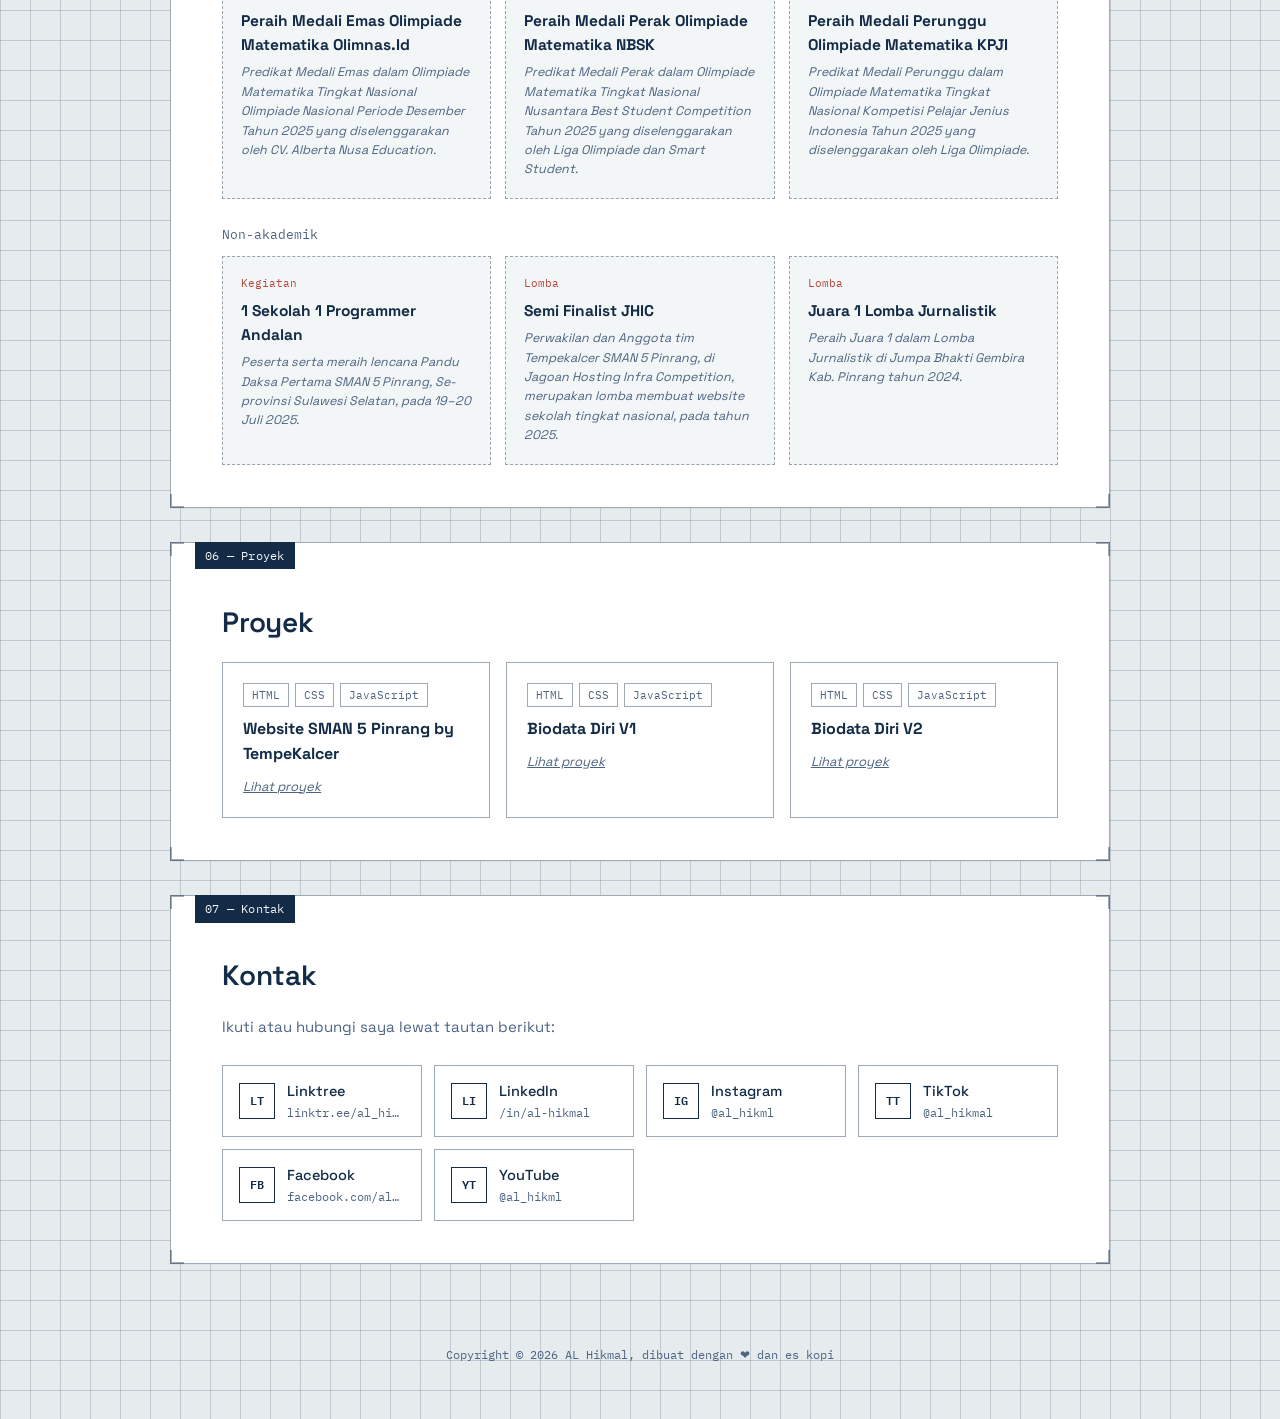
==== commit a952b34e: "Update deskripsi organisasi" ====
--- a/index.html
+++ b/index.html
@@ -136,8 +136,8 @@
       <div class="t-item">
         <div class="t-period">2023 / 2026</div>
         <div class="t-role">Pandu Digital</div>
-        <div class="t-org">Komunitas literasi digital</div>
-        <p class="t-desc">Berperan dalam kegiatan edukasi dan literasi digital di lingkungan sekitar.</p>
+        <div class="t-org">SMAN 5 Pinrang</div>
+        <p class="t-desc">Mempelajari mengenai fotografi, videografi, dan kegiatan edukasi pemrograman.</p>
       </div>
       <div class="t-item">
         <div class="t-period">2024 / 2025</div>
@@ -148,7 +148,7 @@
       <div class="t-item">
         <div class="t-period">2024 / 2026</div>
         <div class="t-role">Palang Merah Remaja (PMR)</div>
-        <div class="t-org">Organisasi kepalangmerahan sekolah</div>
+        <div class="t-org">SMAN 5 Pinrang</div>
         <p class="t-desc">Turut serta dalam kegiatan kepalangmerahan dan penanaman nilai-nilai kemanusiaan.</p>
       </div>
     </div>
